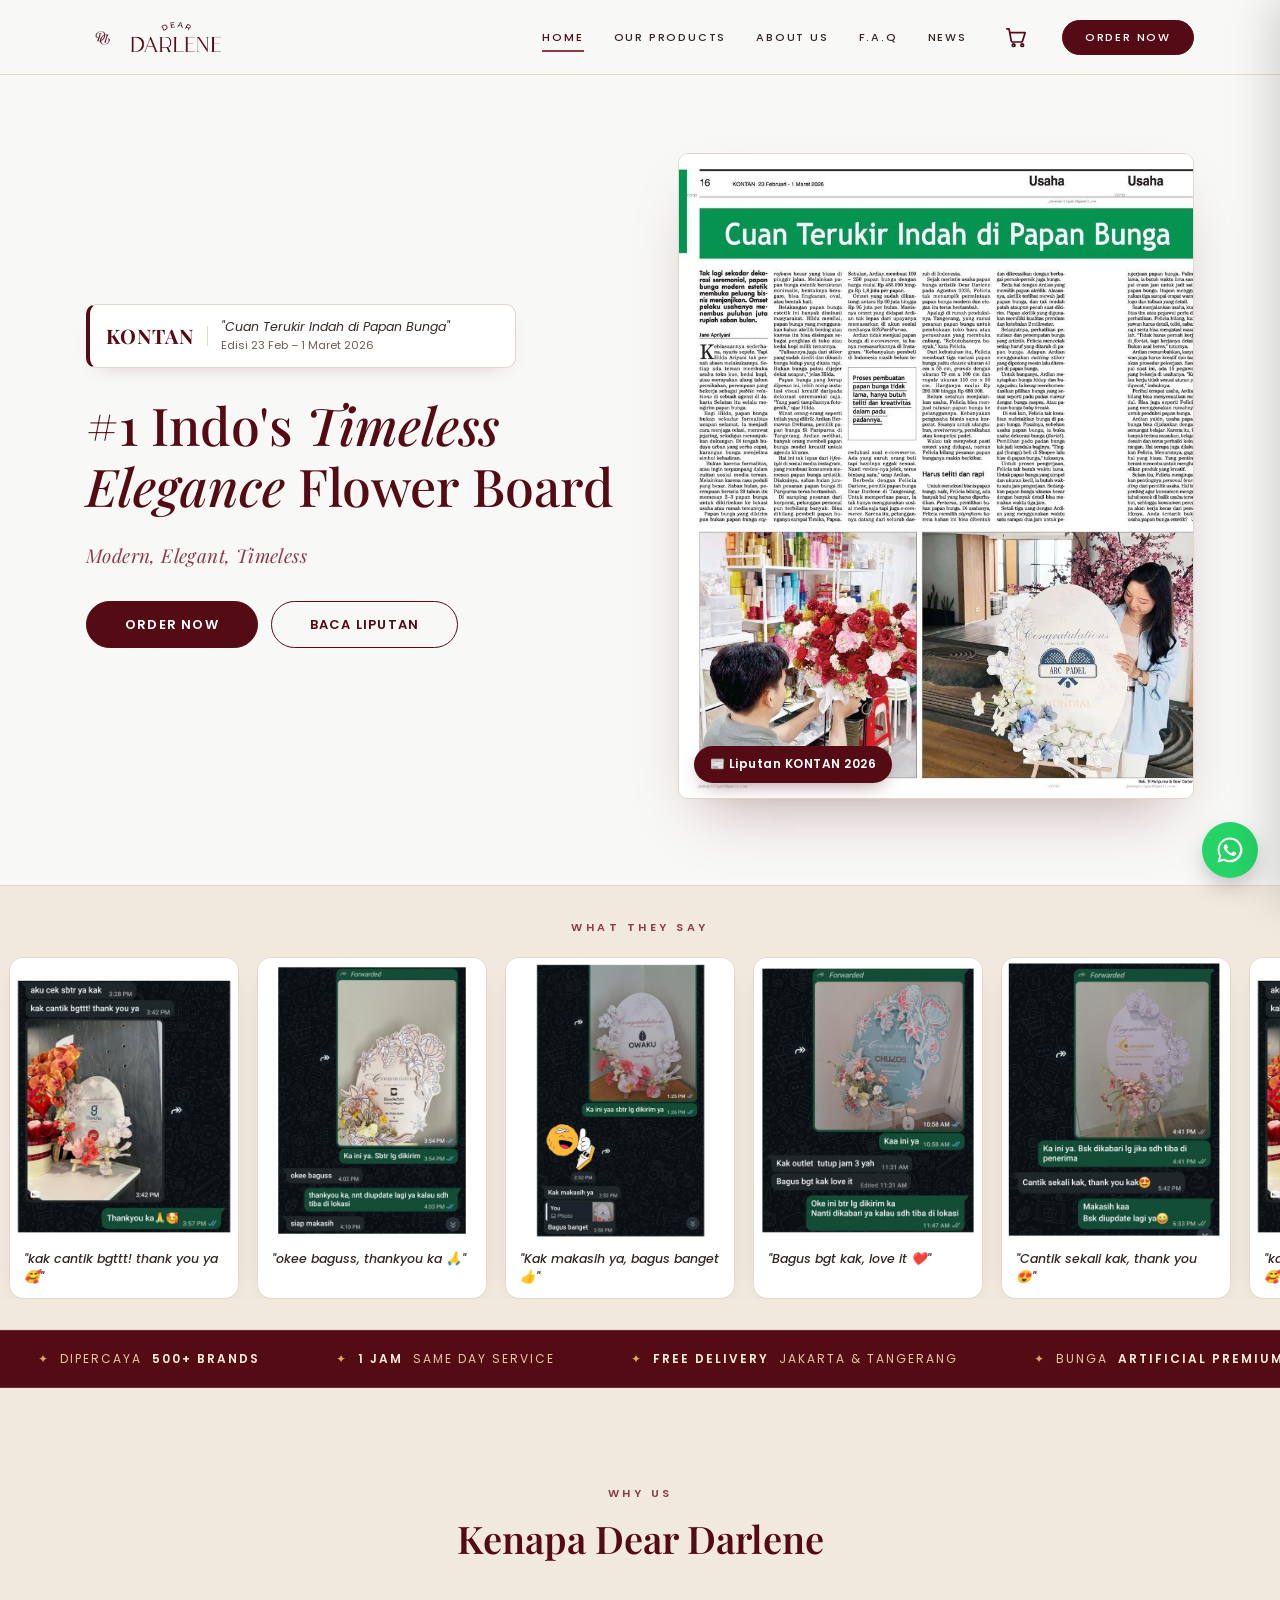
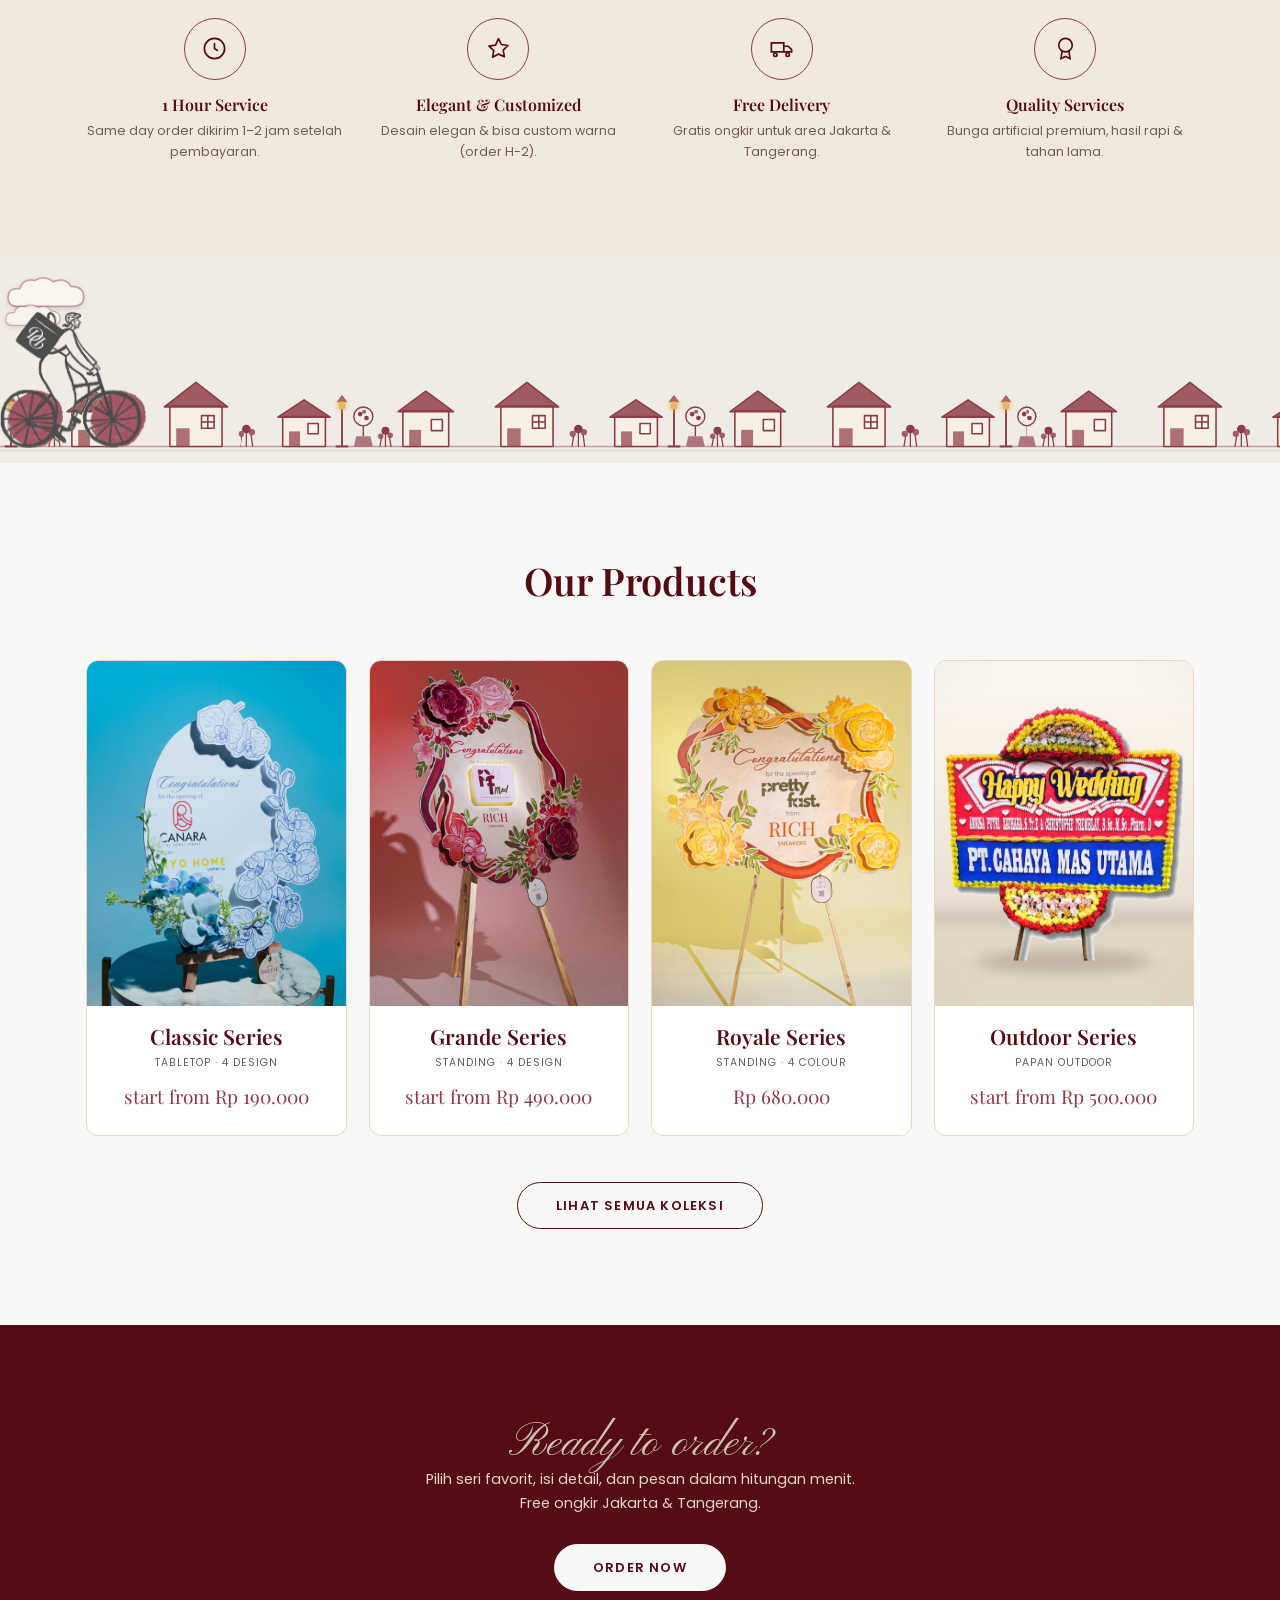
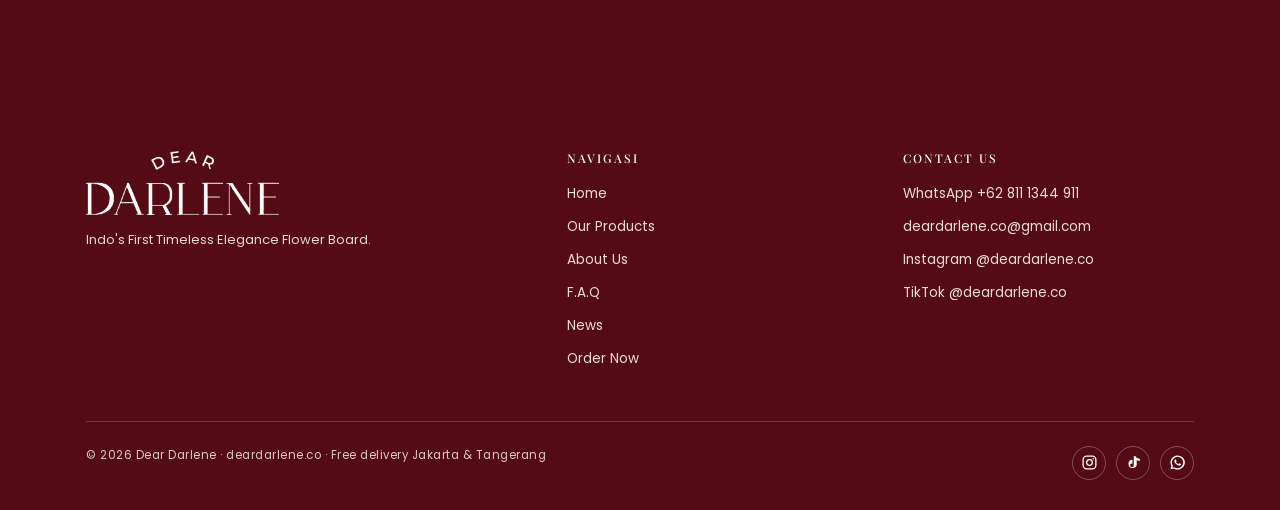
==== index.html @ c2013492 "update mobile" ====
<!DOCTYPE html>
<html lang="id">
<head>
<meta charset="UTF-8">
<meta name="viewport" content="width=device-width, initial-scale=1.0">
<meta name="color-scheme" content="light">
<title>Dear Darlene — Indo's First Timeless Elegance Flower Board</title>
<meta name="description" content="Papan bunga modern, elegan & timeless untuk grand opening dan momen istimewa. Free delivery Jakarta & Tangerang.">
<link rel="icon" href="images/brand/icon.png">
<link rel="preconnect" href="https://fonts.googleapis.com"><link rel="preconnect" href="https://fonts.gstatic.com" crossorigin>
<link href="https://fonts.googleapis.com/css2?family=Playfair+Display:ital,wght@0,400;0,500;0,600;1,400;1,500&family=Poppins:wght@300;400;500;600&family=Pinyon+Script&display=swap" rel="stylesheet">
<link rel="stylesheet" href="styles.css">
<style>
/* HERO */
.hero{background:var(--cream);overflow:hidden}
.hero .wrap{display:grid;grid-template-columns:1.02fr .98fr;gap:54px;align-items:center;padding:78px 26px 86px}
.hero .eyebrow{margin-bottom:20px;display:block}
.hero-script{font-family:var(--script);font-size:58px;color:var(--wine);line-height:.85;margin-bottom:6px}
.hero h1{font-size:52px;font-weight:500;margin-bottom:22px;color:var(--maroon)}
.hero p{color:var(--taupe);max-width:430px;margin-bottom:34px;font-size:15.5px}
.hero .hero-sub{font-family:var(--pf);font-style:italic;font-size:19px;letter-spacing:.4px;color:var(--wine);margin-bottom:30px}
.hero h1 i{font-style:italic;font-family:var(--pf)}
.hero-cta{display:flex;gap:13px;flex-wrap:wrap}
.hero-figure{position:relative}
.hero-figure .main{border-radius:10px;width:100%;aspect-ratio:4/5;object-fit:cover;box-shadow:0 30px 60px -26px rgba(84,11,20,.35)}
.hero-figure .badge{position:absolute;left:-20px;bottom:30px;background:var(--cream);border:1px solid var(--line);border-radius:10px;padding:14px 20px;box-shadow:0 16px 36px -14px rgba(84,11,20,.3)}
.hero-figure .badge .n{font-family:var(--pf);font-size:26px;color:var(--maroon);line-height:1}
.hero-figure .badge .l{font-size:9px;letter-spacing:1.5px;text-transform:uppercase;color:var(--taupe);margin-top:2px}
/* trust */
.trust{background:var(--paper);border-top:1px solid var(--line);border-bottom:1px solid var(--line)}
.trust .wrap{display:flex;justify-content:center;gap:46px;flex-wrap:wrap;padding:20px 26px;font-size:11px;letter-spacing:2px;text-transform:uppercase;color:var(--taupe);text-align:center}
.trust b{color:var(--maroon);font-weight:500}
/* collection preview */
.cards{display:grid;grid-template-columns:repeat(4,1fr);gap:22px}
.card{background:#fff;border:1px solid var(--line);border-radius:12px;overflow:hidden;transition:.35s;display:flex;flex-direction:column}
.card:hover{transform:translateY(-6px);box-shadow:0 22px 46px -22px rgba(84,11,20,.28)}
.card .ph{aspect-ratio:3/4;overflow:hidden;background:var(--paper)}
.card .ph img{width:100%;height:100%;object-fit:cover;transition:.5s}
.card:hover .ph img{transform:scale(1.05)}
.card .ph.ph-ph{display:flex;flex-direction:column;align-items:center;justify-content:center;gap:8px;background:var(--paper2);color:var(--taupe)}
.card .ph.ph-ph .f{font-size:38px;color:var(--wine)}
.card .ph.ph-ph span{font-size:10px;letter-spacing:1.5px;text-transform:uppercase}
.card-body{padding:18px 20px 22px;text-align:center}
.card-body h3{font-size:21px}
.card-body .meta{font-size:10.5px;letter-spacing:1px;text-transform:uppercase;color:var(--taupe);margin:5px 0 9px}
.card-body .price{font-family:var(--pf);font-size:19px;color:var(--wine)}
.center-cta{text-align:center;margin-top:46px}
/* why */
.why-grid{display:grid;grid-template-columns:repeat(4,1fr);gap:26px;text-align:center}
.why-item .ic{width:62px;height:62px;border-radius:50%;border:1.5px solid var(--wine);display:flex;align-items:center;justify-content:center;margin:0 auto 16px;color:var(--maroon)}
.why-item .ic svg{width:27px;height:27px}
.why-item h4{font-size:16px;margin-bottom:5px}
.why-item p{font-size:12.5px;color:var(--taupe)}
/* news teaser */
.news-teaser .wrap{display:grid;grid-template-columns:.9fr 1.1fr;gap:46px;align-items:center}
.news-teaser .ph{border-radius:12px;overflow:hidden;border:1px solid var(--line);box-shadow:0 20px 44px -24px rgba(84,11,20,.3)}
.news-teaser .tag{display:inline-block;background:var(--maroon);color:var(--cream);font-size:10px;letter-spacing:2px;text-transform:uppercase;padding:5px 14px;border-radius:50px;margin-bottom:16px}
.news-teaser h2{font-size:32px;margin-bottom:12px}
.news-teaser p{color:var(--taupe);font-size:14.5px;margin-bottom:22px;max-width:440px}
/* CTA band (maroon accent block) */
.cta-band{background:var(--maroon);color:var(--cream);text-align:center}
.cta-band .script{font-family:var(--script);font-size:46px;color:var(--taupe-soft);line-height:1}
.cta-band h2{color:var(--cream);font-size:36px;margin:8px 0 10px;font-weight:400}
.cta-band p{color:#e6d4cf;max-width:440px;margin:0 auto 28px;font-size:14.5px}
@media(max-width:880px){
  .hero .wrap{grid-template-columns:1fr;padding:50px 26px 60px}
  .hero-figure{order:-1;max-width:340px;margin:0 auto}
  .hero h1{font-size:38px}.hero-script{font-size:46px}
  .cards{grid-template-columns:1fr 1fr}
  .why-grid{grid-template-columns:1fr 1fr;gap:30px 16px}
  .news-teaser .wrap{grid-template-columns:1fr;gap:26px}
}
@media(max-width:480px){.cards{grid-template-columns:1fr}}

/* ===== HERO KONTAN tag ===== */
.kontan-tag{display:flex;align-items:center;gap:13px;background:#fff;border:1px solid var(--line);border-left:4px solid var(--maroon);border-radius:10px;padding:13px 16px;margin-bottom:26px;max-width:430px;box-shadow:0 8px 22px -14px rgba(84,11,20,.3)}
.kontan-logo{font-family:var(--pf);font-weight:700;font-size:20px;color:var(--maroon);letter-spacing:1px;flex-shrink:0;border-right:1.5px solid var(--line);padding-right:13px;line-height:1}
.kontan-txt{font-size:12.5px;color:var(--ink);line-height:1.45;font-style:italic}
.kontan-txt small{font-style:normal;color:var(--taupe);font-size:11px}
/* frame foto kontan */
.kontan-frame{position:relative;display:block}
.kontan-frame .main{border-radius:10px;width:100%;aspect-ratio:4/5;object-fit:cover;object-position:top;box-shadow:0 30px 60px -26px rgba(84,11,20,.35);border:1px solid var(--line)}
.kontan-ribbon{position:absolute;bottom:16px;left:16px;background:var(--maroon);color:#fff;font-size:12px;font-weight:600;letter-spacing:.5px;padding:8px 16px;border-radius:50px;box-shadow:0 8px 20px -8px rgba(84,11,20,.5)}
/* ===== STRIP REVIEW berjalan ===== */
.review-strip{background:var(--paper);border-top:1px solid var(--line);border-bottom:1px solid var(--line);padding:26px 0 30px;overflow:hidden}
.rs-head{text-align:center;margin-bottom:18px}
.rs-track-wrap{overflow:hidden;width:100%}
.rs-track{display:flex;gap:18px;width:max-content;animation:rs-scroll 45s linear infinite;padding:0 9px}
.review-strip:hover .rs-track{animation-play-state:paused}
@keyframes rs-scroll{from{transform:translateX(-50%)}to{transform:translateX(0)}}
.rs-card{flex:0 0 auto;width:230px;background:#fff;border:1px solid var(--line);border-radius:14px;overflow:hidden;box-shadow:0 10px 28px -18px rgba(84,11,20,.25);transition:transform .25s}
.rs-card:hover{transform:translateY(-4px)}
.rs-card img{width:100%;height:280px;object-fit:cover;object-position:top;display:block;background:var(--paper2)}
.rs-quote{padding:12px 14px;font-size:12.5px;color:var(--ink);font-style:italic;line-height:1.45;font-weight:500}
@media(max-width:760px){
  .kontan-tag{max-width:100%}
  .rs-card{width:180px}
  .rs-card img{height:220px}
}
/* Kurir sepeda DD melewati kota kecil (satu tone krem, gerak kiri->kanan) */
.bike-band{position:relative;overflow:hidden;height:205px;background:#EFECE5 url("data:image/svg+xml,%3Csvg%20xmlns%3D%27http%3A%2F%2Fwww.w3.org%2F2000%2Fsvg%27%20width%3D%27420%27%20height%3D%27190%27%20viewBox%3D%270%200%20420%20190%27%3E%3Cline%20x1%3D%270%27%20y1%3D%27169%27%20x2%3D%27420%27%20y2%3D%27169%27%20stroke%3D%27%238d3b46%27%20stroke-width%3D%272%27%20opacity%3D%27.45%27%2F%3E%3Cline%20x1%3D%270%27%20y1%3D%27174%27%20x2%3D%27420%27%20y2%3D%27174%27%20stroke%3D%27%238d3b46%27%20stroke-width%3D%271%27%20opacity%3D%27.18%27%2F%3E%3Cg%20stroke%3D%27%238d3b46%27%20stroke-width%3D%272%27%20fill%3D%27none%27%20stroke-linejoin%3D%27round%27%3E%3Crect%20x%3D%2734%27%20y%3D%27118%27%20width%3D%2766%27%20height%3D%2751%27%20fill%3D%27%23f5efe4%27%2F%3E%3Cpath%20d%3D%27M27%20119%20L67%2088%20L107%20119%20Z%27%20fill%3D%27%238d3b46%27%20fill-opacity%3D%27.82%27%2F%3E%3Crect%20x%3D%2742%27%20y%3D%27146%27%20width%3D%2717%27%20height%3D%2723%27%20fill%3D%27%238d3b46%27%20fill-opacity%3D%27.7%27%20stroke%3D%27none%27%2F%3E%3Crect%20x%3D%2774%27%20y%3D%27130%27%20width%3D%2716%27%20height%3D%2716%27%20fill%3D%27%23ffffff%27%20fill-opacity%3D%27.45%27%2F%3E%3Cline%20x1%3D%2782%27%20y1%3D%27130%27%20x2%3D%2782%27%20y2%3D%27146%27%2F%3E%3Cline%20x1%3D%2774%27%20y1%3D%27138%27%20x2%3D%2790%27%20y2%3D%27138%27%2F%3E%3C%2Fg%3E%3Cg%20stroke%3D%27%238d3b46%27%20stroke-width%3D%271.6%27%20stroke-linecap%3D%27round%27%3E%3Cline%20x1%3D%27132%27%20y1%3D%27169%27%20x2%3D%27132%27%20y2%3D%27150%27%2F%3E%3Cline%20x1%3D%27124%27%20y1%3D%27169%27%20x2%3D%27126%27%20y2%3D%27156%27%2F%3E%3Cline%20x1%3D%27140%27%20y1%3D%27169%27%20x2%3D%27138%27%20y2%3D%27154%27%2F%3E%3C%2Fg%3E%3Ccircle%20cx%3D%27132%27%20cy%3D%27147%27%20r%3D%275.5%27%20fill%3D%27%238d3b46%27%2F%3E%3Ccircle%20cx%3D%27125%27%20cy%3D%27153%27%20r%3D%274%27%20fill%3D%27%238d3b46%27%20fill-opacity%3D%27.8%27%2F%3E%3Ccircle%20cx%3D%27139%27%20cy%3D%27151%27%20r%3D%274%27%20fill%3D%27%238d3b46%27%20fill-opacity%3D%27.8%27%2F%3E%3Cg%20stroke%3D%27%238d3b46%27%20stroke-width%3D%272%27%20fill%3D%27none%27%20stroke-linejoin%3D%27round%27%3E%3Crect%20x%3D%27178%27%20y%3D%27131%27%20width%3D%2754%27%20height%3D%2738%27%20fill%3D%27%23f5efe4%27%2F%3E%3Cpath%20d%3D%27M172%20132%20L205%20110%20L238%20132%20Z%27%20fill%3D%27%238d3b46%27%20fill-opacity%3D%27.82%27%2F%3E%3Crect%20x%3D%27186%27%20y%3D%27150%27%20width%3D%2714%27%20height%3D%2719%27%20fill%3D%27%238d3b46%27%20fill-opacity%3D%27.7%27%20stroke%3D%27none%27%2F%3E%3Crect%20x%3D%27210%27%20y%3D%27140%27%20width%3D%2713%27%20height%3D%2713%27%20fill%3D%27%23ffffff%27%20fill-opacity%3D%27.45%27%2F%3E%3C%2Fg%3E%3Cline%20x1%3D%27253%27%20y1%3D%27169%27%20x2%3D%27253%27%20y2%3D%27112%27%20stroke%3D%27%238d3b46%27%20stroke-width%3D%272.4%27%2F%3E%3Cline%20x1%3D%27245%27%20y1%3D%27169%27%20x2%3D%27261%27%20y2%3D%27169%27%20stroke%3D%27%238d3b46%27%20stroke-width%3D%272.6%27%2F%3E%3Cpath%20d%3D%27M246%20113%20L253%20104%20L260%20113%20Z%27%20fill%3D%27%238d3b46%27%20fill-opacity%3D%27.85%27%2F%3E%3Crect%20x%3D%27248.5%27%20y%3D%27112%27%20width%3D%279%27%20height%3D%2710%27%20rx%3D%272%27%20fill%3D%27%23e7b765%27%2F%3E%3Ccircle%20cx%3D%27253%27%20cy%3D%27117%27%20r%3D%2710%27%20fill%3D%27%23e7b765%27%20opacity%3D%27.20%27%2F%3E%3Cpath%20d%3D%27M268%20169%20L271%20156%20L289%20156%20L292%20169%20Z%27%20fill%3D%27%238d3b46%27%20fill-opacity%3D%27.65%27%2F%3E%3Cline%20x1%3D%27280%27%20y1%3D%27156%27%20x2%3D%27280%27%20y2%3D%27141%27%20stroke%3D%27%238d3b46%27%20stroke-width%3D%271.8%27%2F%3E%3Ccircle%20cx%3D%27280%27%20cy%3D%27131%27%20r%3D%2712%27%20fill%3D%27%23f5efe4%27%20stroke%3D%27%238d3b46%27%20stroke-width%3D%271.8%27%2F%3E%3Ccircle%20cx%3D%27276%27%20cy%3D%27128%27%20r%3D%273%27%20fill%3D%27%238d3b46%27%2F%3E%3Ccircle%20cx%3D%27284%27%20cy%3D%27133%27%20r%3D%273%27%20fill%3D%27%238d3b46%27%2F%3E%3Ccircle%20cx%3D%27281%27%20cy%3D%27125%27%20r%3D%272.6%27%20fill%3D%27%238d3b46%27%20fill-opacity%3D%27.8%27%2F%3E%3Cg%20stroke%3D%27%238d3b46%27%20stroke-width%3D%271.6%27%20stroke-linecap%3D%27round%27%3E%3Cline%20x1%3D%27308%27%20y1%3D%27169%27%20x2%3D%27308%27%20y2%3D%27152%27%2F%3E%3Cline%20x1%3D%27301%27%20y1%3D%27169%27%20x2%3D%27303%27%20y2%3D%27158%27%2F%3E%3Cline%20x1%3D%27315%27%20y1%3D%27169%27%20x2%3D%27313%27%20y2%3D%27157%27%2F%3E%3C%2Fg%3E%3Ccircle%20cx%3D%27308%27%20cy%3D%27149%27%20r%3D%275%27%20fill%3D%27%238d3b46%27%2F%3E%3Ccircle%20cx%3D%27302%27%20cy%3D%27156%27%20r%3D%273.5%27%20fill%3D%27%238d3b46%27%20fill-opacity%3D%27.8%27%2F%3E%3Ccircle%20cx%3D%27314%27%20cy%3D%27155%27%20r%3D%273.5%27%20fill%3D%27%238d3b46%27%20fill-opacity%3D%27.8%27%2F%3E%3Cg%20stroke%3D%27%238d3b46%27%20stroke-width%3D%272%27%20fill%3D%27none%27%20stroke-linejoin%3D%27round%27%3E%3Crect%20x%3D%27330%27%20y%3D%27124%27%20width%3D%2758%27%20height%3D%2745%27%20fill%3D%27%23f5efe4%27%2F%3E%3Cpath%20d%3D%27M324%20125%20L359%2099%20L394%20125%20Z%27%20fill%3D%27%238d3b46%27%20fill-opacity%3D%27.82%27%2F%3E%3Crect%20x%3D%27338%27%20y%3D%27148%27%20width%3D%2715%27%20height%3D%2721%27%20fill%3D%27%238d3b46%27%20fill-opacity%3D%27.7%27%20stroke%3D%27none%27%2F%3E%3Crect%20x%3D%27366%27%20y%3D%27135%27%20width%3D%2714%27%20height%3D%2714%27%20fill%3D%27%23ffffff%27%20fill-opacity%3D%27.45%27%2F%3E%3C%2Fg%3E%3C%2Fsvg%3E") repeat-x bottom/auto 150px}
.bike-track{position:absolute;bottom:15px;left:0;will-change:transform;animation:bike-ride 18s linear infinite}
.bike-rider{display:block;height:136px;width:auto;transform-origin:50% 100%;animation:bike-bob .55s ease-in-out infinite alternate}
@keyframes bike-ride{from{transform:translateX(-240px)}to{transform:translateX(calc(100vw + 60px))}}
@keyframes bike-bob{from{transform:translateY(0) rotate(-1.1deg)}to{transform:translateY(-5px) rotate(1.3deg)}}
.bike-sky{position:absolute;inset:0;overflow:hidden;pointer-events:none}
.bk-cloud{position:absolute;opacity:.92;filter:drop-shadow(0 2px 3px rgba(84,11,20,.16))}
.bk-c1{top:13px;width:92px;animation:bk-drift 42s linear infinite}
.bk-c2{top:42px;width:66px;opacity:.82;animation:bk-drift 60s linear infinite 7s}
@keyframes bk-drift{from{transform:translateX(calc(100vw + 120px))}to{transform:translateX(-180px)}}
@media(max-width:760px){.bk-c2{display:none}}
@media(max-width:760px){.bike-band{height:150px;background-size:auto 108px}.bike-track{bottom:12px}.bike-rider{height:94px}}


</style>
</head>
<body>

<nav class="nav">
  <div class="wrap">
    <a href="index.html" class="brand"><img class="dd-logo" src="images/brand/icon.png" alt="DD"><img class="brand-wm" src="images/brand/logo-wordmark.png" alt="Dear Darlene"></a>
    <div class="nav-links">
      <a href="index.html" class="active">Home</a>
      <a href="koleksi.html">Our Products</a>
      <a href="about.html">About Us</a>
      <a href="faq.html">F.A.Q</a>
      <a href="news.html">News</a>
      <a href="order.html" class="btn btn-primary">ORDER NOW</a>
    </div>
    <button class="burger" onclick="location.href='order.html'">☰</button>
  </div>
</nav>

<main>
<!-- HERO (Liputan KONTAN) -->
<header class="hero">
  <div class="wrap">
    <div class="slide-l">
      <div class="kontan-tag">
        <span class="kontan-logo">KONTAN</span>
        <span class="kontan-txt">"Cuan Terukir Indah di Papan Bunga"<br><small>Edisi 23 Feb – 1 Maret 2026</small></span>
      </div>
      <h1>#1 Indo's <i>Timeless Elegance</i> Flower Board</h1>
      <p class="hero-sub">Modern, Elegant, Timeless</p>
      <div class="hero-cta">
        <a href="order.html" class="btn btn-primary btn-lg">ORDER NOW</a>
        <a href="news.html" class="btn btn-outline btn-lg">Baca Liputan</a>
      </div>
    </div>
    <div class="hero-figure slide-r">
      <a href="news.html" class="kontan-frame">
        <img class="main" src="images/brand/kontan.jpg" alt="Liputan KONTAN — Dear Darlene">
        <span class="kontan-ribbon">📰 Liputan KONTAN 2026</span>
      </a>
    </div>
  </div>
</header>

<!-- STRIP REVIEW BERJALAN -->
<div class="review-strip">
  <div class="rs-head"><span class="eyebrow">What They Say</span></div>
  <div class="rs-track-wrap">
    <div class="rs-track">
      <a class="rs-card" href="#" onclick="return false"><img src="images/reviews/review1.png" alt="Review pelanggan"><div class="rs-quote">"kak cantik bgttt! thank you ya 🥰"</div></a>
      <a class="rs-card" href="#" onclick="return false"><img src="images/reviews/review2.png" alt="Review pelanggan"><div class="rs-quote">"okee baguss, thankyou ka 🙏"</div></a>
      <a class="rs-card" href="#" onclick="return false"><img src="images/reviews/review3.png" alt="Review pelanggan"><div class="rs-quote">"Kak makasih ya, bagus banget 👍"</div></a>
      <a class="rs-card" href="#" onclick="return false"><img src="images/reviews/review4.png" alt="Review pelanggan"><div class="rs-quote">"Bagus bgt kak, love it ❤️"</div></a>
      <a class="rs-card" href="#" onclick="return false"><img src="images/reviews/review5.png" alt="Review pelanggan"><div class="rs-quote">"Cantik sekali kak, thank you 😍"</div></a>
      <!-- duplikat utk loop mulus -->
      <a class="rs-card" href="#" onclick="return false"><img src="images/reviews/review1.png" alt="Review pelanggan"><div class="rs-quote">"kak cantik bgttt! thank you ya 🥰"</div></a>
      <a class="rs-card" href="#" onclick="return false"><img src="images/reviews/review2.png" alt="Review pelanggan"><div class="rs-quote">"okee baguss, thankyou ka 🙏"</div></a>
      <a class="rs-card" href="#" onclick="return false"><img src="images/reviews/review3.png" alt="Review pelanggan"><div class="rs-quote">"Kak makasih ya, bagus banget 👍"</div></a>
      <a class="rs-card" href="#" onclick="return false"><img src="images/reviews/review4.png" alt="Review pelanggan"><div class="rs-quote">"Bagus bgt kak, love it ❤️"</div></a>
      <a class="rs-card" href="#" onclick="return false"><img src="images/reviews/review5.png" alt="Review pelanggan"><div class="rs-quote">"Cantik sekali kak, thank you 😍"</div></a>
    </div>
  </div>
</div>

<!-- TRUST MARQUEE (gerak ke kiri) -->
<div class="marquee" aria-label="Keunggulan Dear Darlene">
  <div class="marquee-track">
    <span class="marquee-item"><span class="star">✦</span> Dipercaya <b>500+ Brands</b></span>
    <span class="marquee-item"><span class="star">✦</span> <b>1 Jam</b> Same Day Service</span>
    <span class="marquee-item"><span class="star">✦</span> <b>Free Delivery</b> Jakarta &amp; Tangerang</span>
    <span class="marquee-item"><span class="star">✦</span> Bunga <b>Artificial Premium</b></span>
    <span class="marquee-item"><span class="star">✦</span> Desain <b>Custom</b> &amp; Elegan</span>
    <!-- duplikat untuk loop mulus -->
    <span class="marquee-item"><span class="star">✦</span> Dipercaya <b>500+ Brands</b></span>
    <span class="marquee-item"><span class="star">✦</span> <b>1 Jam</b> Same Day Service</span>
    <span class="marquee-item"><span class="star">✦</span> <b>Free Delivery</b> Jakarta &amp; Tangerang</span>
    <span class="marquee-item"><span class="star">✦</span> Bunga <b>Artificial Premium</b></span>
    <span class="marquee-item"><span class="star">✦</span> Desain <b>Custom</b> &amp; Elegan</span>
  </div>
</div>

<!-- WHY US (dipindah ke atas, sebelum Our Products) -->
<section class="bg-paper">
  <div class="wrap">
    <div class="sec-head reveal"><span class="eyebrow">Why Us</span><h2>Kenapa Dear Darlene</h2></div>
    <div class="why-grid">
      <div class="why-item reveal"><div class="ic"><svg viewBox="0 0 24 24" fill="none" stroke="currentColor" stroke-width="1.5"><circle cx="12" cy="12" r="9"/><path d="M12 7v5l3 2"/></svg></div><h4>1 Hour Service</h4><p>Same day order dikirim 1–2 jam setelah pembayaran.</p></div>
      <div class="why-item reveal"><div class="ic"><svg viewBox="0 0 24 24" fill="none" stroke="currentColor" stroke-width="1.5" stroke-linejoin="round"><path d="M12 3.2l2.6 5.27 5.82.85-4.21 4.1.99 5.79L12 16.99l-5.2 2.73.99-5.79-4.21-4.1 5.82-.85z"/></svg></div><h4>Elegant &amp; Customized</h4><p>Desain elegan &amp; bisa custom warna (order H-2).</p></div>
      <div class="why-item reveal"><div class="ic"><svg viewBox="0 0 24 24" fill="none" stroke="currentColor" stroke-width="1.5"><path d="M3 7h11v8H3zM14 10h4l3 3v2h-7z"/><circle cx="6.5" cy="17.5" r="1.5"/><circle cx="17.5" cy="17.5" r="1.5"/></svg></div><h4>Free Delivery</h4><p>Gratis ongkir untuk area Jakarta &amp; Tangerang.</p></div>
      <div class="why-item reveal"><div class="ic"><svg viewBox="0 0 24 24" fill="none" stroke="currentColor" stroke-width="1.5"><circle cx="12" cy="9" r="6"/><path d="M9 14l-1 7 4-2 4 2-1-7"/></svg></div><h4>Quality Services</h4><p>Bunga artificial premium, hasil rapi &amp; tahan lama.</p></div>
    </div>
  </div>
</section>

<!-- KURIR SEPEDA DD melewati kota kecil (gerak kiri->kanan, satu tone) -->
<div class="bike-band" aria-hidden="true">
  <div class="bike-sky"><svg class="bk-cloud bk-c1" viewBox="0 0 78 38"><path d="M16 30 Q6 30 7 22 Q7 14 17 15 Q19 6 30 8 Q37 3 45 9 Q56 5 60 13 Q71 13 71 22 Q71 30 61 30 Z" fill="#fbf6ee" stroke="#8d3b46" stroke-width="1.4" stroke-opacity=".45" stroke-linejoin="round"/></svg><svg class="bk-cloud bk-c2" viewBox="0 0 78 38"><path d="M16 30 Q6 30 7 22 Q7 14 17 15 Q19 6 30 8 Q37 3 45 9 Q56 5 60 13 Q71 13 71 22 Q71 30 61 30 Z" fill="#fbf6ee" stroke="#8d3b46" stroke-width="1.4" stroke-opacity=".45" stroke-linejoin="round"/></svg></div>
  <div class="bike-track"><img class="bike-rider" src="images/brand/bike-courier.png" alt=""></div>
</div>

<!-- KOLEKSI PREVIEW -->
<section>
  <div class="wrap">
    <div class="sec-head reveal">
      <h2>Our Products</h2>
    </div>
    <div class="cards">
      <a href="koleksi.html" class="card reveal card-classic"><div class="ph"><img src="images/products/tap00085.jpg" alt="Classic"></div><div class="card-body"><h3>Classic Series</h3><div class="meta">Tabletop · 4 design</div><div class="price">start from Rp 190.000</div></div></a>
      <a href="koleksi.html" class="card reveal card-grande"><div class="ph"><img src="images/products/grande-rosie-red.jpg" alt="Grande"></div><div class="card-body"><h3>Grande Series</h3><div class="meta">Standing · 4 design</div><div class="price">start from Rp 490.000</div></div></a>
      <a href="koleksi.html" class="card reveal card-royale"><div class="ph"><img src="images/products/tap01771.jpg" alt="Royale"></div><div class="card-body"><h3>Royale Series</h3><div class="meta">Standing · 4 colour</div><div class="price">Rp 680.000</div></div></a>
      <a href="koleksi.html" class="card reveal card-outdoor"><div class="ph"><img src="images/products/outdoor-basic-elegant.jpg" alt="Outdoor"></div><div class="card-body"><h3>Outdoor Series</h3><div class="meta">Papan outdoor</div><div class="price">start from Rp 500.000</div></div></a>
    </div>
    <div class="center-cta reveal"><a href="koleksi.html" class="btn btn-outline btn-lg">Lihat Semua Koleksi</a></div>
  </div>
</section>

<!-- CTA BAND -->
<section class="cta-band">
  <div class="wrap reveal">
    <div class="script">Ready to order?</div>
    <p>Pilih seri favorit, isi detail, dan pesan dalam hitungan menit. Free ongkir Jakarta &amp; Tangerang.</p>
    <a href="order.html" class="btn btn-cream btn-lg">ORDER NOW</a>
  </div>
</section>
</main>

<footer class="footer" id="footer"></footer>
<a class="fab" href="https://wa.me/628111344911?text=Halo%20Dear%20Darlene%20%F0%9F%8C%B8" target="_blank" aria-label="Chat WhatsApp CS"><span class="fab-tip">Chat CS</span><svg viewBox="0 0 24 24" fill="currentColor"><path d="M12.04 2C6.58 2 2.13 6.45 2.13 11.91c0 1.75.46 3.45 1.32 4.95L2 22l5.25-1.38c1.45.79 3.08 1.21 4.79 1.21h.01c5.46 0 9.91-4.45 9.91-9.91 0-2.65-1.03-5.14-2.9-7.01A9.82 9.82 0 0012.04 2zm0 18.15h-.01c-1.52 0-3.01-.41-4.31-1.18l-.31-.18-3.2.84.85-3.12-.2-.32a8.18 8.18 0 01-1.26-4.36c0-4.54 3.7-8.24 8.25-8.24 2.2 0 4.27.86 5.82 2.42a8.18 8.18 0 012.41 5.83c0 4.54-3.7 8.24-8.24 8.24zm4.52-6.16c-.25-.12-1.47-.72-1.69-.81-.23-.08-.39-.12-.56.13-.16.25-.64.81-.78.97-.14.17-.29.19-.54.06-.25-.12-1.05-.39-1.99-1.23-.74-.66-1.23-1.47-1.38-1.72-.14-.25-.02-.38.11-.51.11-.11.25-.29.37-.43.13-.14.17-.25.25-.41.08-.17.04-.31-.02-.43-.06-.12-.56-1.34-.76-1.84-.2-.48-.41-.42-.56-.43-.14-.01-.31-.01-.48-.01-.17 0-.43.06-.66.31-.22.25-.86.85-.86 2.07 0 1.22.89 2.4 1.01 2.56.12.17 1.75 2.67 4.23 3.74.59.26 1.05.41 1.41.52.59.19 1.13.16 1.56.1.48-.07 1.47-.6 1.67-1.18.21-.58.21-1.07.14-1.18-.06-.1-.22-.16-.47-.28z"/></svg></a>

<script src="shared.js"></script>
<script src="cart.js"></script>
</body>
</html>
---- styles.css ----
html{color-scheme:light}
/* ===== DEAR DARLENE — shared styles (cream base, maroon accent, editorial) ===== */
:root{
  --maroon:#540B14; --wine:#8d3b46; --deep:#3a1518;
  --cream:#F8F8F6; --paper:#F1E9DD; --paper2:#EAE0D2;
  --taupe:#6f5b52; --taupe-soft:#CCC0B2;
  --ink:#352825; --line:#e3d8c8;
  --pf:'Playfair Display',serif; --body:'Poppins',sans-serif; --script:'Pinyon Script',cursive;
}
*{margin:0;padding:0;box-sizing:border-box}
html{scroll-behavior:smooth}
body{font-family:var(--body);font-weight:400;color:var(--ink);background:var(--cream);line-height:1.7;overflow-x:hidden;-webkit-font-smoothing:antialiased}
h1,h2,h3,h4,h5{font-family:var(--pf);font-weight:600;line-height:1.18;color:var(--maroon)}
a{color:inherit;text-decoration:none}
img{max-width:100%;display:block}
.wrap{max-width:1160px;margin:0 auto;padding:0 26px}
.eyebrow{font-size:11px;letter-spacing:3.5px;text-transform:uppercase;font-weight:600;color:var(--wine)}
.script{font-family:var(--script);font-weight:400}
p{font-weight:400}

body:before{content:"";position:fixed;inset:0;pointer-events:none;z-index:1;opacity:.5;
  background-image:url("data:image/svg+xml,%3Csvg xmlns='http://www.w3.org/2000/svg' width='120' height='120'%3E%3Cfilter id='n'%3E%3CfeTurbulence type='fractalNoise' baseFrequency='0.9' numOctaves='2'/%3E%3C/filter%3E%3Crect width='100%25' height='100%25' filter='url(%23n)' opacity='0.025'/%3E%3C/svg%3E");}
.nav,main,footer{position:relative;z-index:2}

.btn{display:inline-flex;align-items:center;justify-content:center;gap:9px;border:1.5px solid transparent;cursor:pointer;
  font-family:var(--body);font-weight:600;font-size:12px;letter-spacing:1.2px;text-transform:uppercase;
  padding:14px 30px;border-radius:50px;transition:.3s ease;text-align:center;line-height:1}
.btn-primary{background:var(--maroon);color:#fff;border-color:var(--maroon)}
.btn-primary:hover{background:var(--wine);border-color:var(--wine);transform:translateY(-2px);box-shadow:0 12px 26px -12px rgba(84,11,20,.5);color:#fff}
.btn-outline{background:transparent;color:var(--maroon);border-color:var(--maroon)}
.btn-outline:hover{background:var(--maroon);color:#fff;transform:translateY(-2px)}
.btn-cream{background:var(--cream);color:var(--maroon);border-color:var(--cream)}
.btn-cream:hover{background:#fff;transform:translateY(-2px);color:var(--maroon)}
.btn-lg{padding:16px 38px;font-size:13px}
.btn-block{width:100%}

.nav{position:sticky;top:0;z-index:100;background:rgba(248,248,246,.92);backdrop-filter:blur(10px);border-bottom:1px solid var(--line)}
.nav .wrap{display:flex;align-items:center;justify-content:space-between;height:74px}
.brand{display:flex;align-items:center;gap:11px}
.brand .dd{font-family:var(--pf);font-style:italic;font-weight:700;font-size:25px;color:var(--maroon);line-height:1}
.brand .wm{font-family:var(--pf);letter-spacing:5px;font-size:16px;color:var(--maroon);font-weight:500}
.brand-wm{height:30px;width:auto;display:block}
.nav-links{display:flex;align-items:center;gap:30px}
.nav-links a{font-size:11px;letter-spacing:1.8px;text-transform:uppercase;color:var(--ink);transition:.2s;position:relative;padding:4px 0;font-weight:500}
.nav-links a:not(.btn):hover,.nav-links a:not(.btn).active{color:var(--maroon)}
.nav-links a:not(.btn).active:after{content:"";position:absolute;left:0;bottom:-2px;width:100%;height:2px;background:var(--wine)}
.nav-links a.btn-primary{color:#fff;padding:11px 22px}
.nav-links a.btn-primary:hover,.nav-links a.btn-primary.active{color:#fff}
.nav-links a.btn.active:after{display:none}
.burger{display:none;background:none;border:none;color:var(--maroon);font-size:24px;cursor:pointer}

section{padding:96px 0}
.sec-head{text-align:center;max-width:640px;margin:0 auto 56px}
.sec-head .eyebrow{display:block;margin-bottom:14px}
.sec-head h2{font-size:38px}
.sec-head p{color:var(--taupe);margin-top:14px;font-size:15px}
.bg-paper{background:var(--paper)}
.bg-paper2{background:var(--paper2)}

.marquee{overflow:hidden;background:var(--maroon);border-top:1px solid rgba(248,248,246,.15);border-bottom:1px solid rgba(248,248,246,.15);padding:18px 0}
.marquee-track{display:flex;width:max-content;animation:scroll-left 26s linear infinite}
.marquee:hover .marquee-track{animation-play-state:paused}
.marquee-item{display:inline-flex;align-items:center;gap:10px;padding:0 38px;font-size:12px;letter-spacing:2px;text-transform:uppercase;color:#e4c7a2;white-space:nowrap}
.marquee-item b{color:#fbeede;font-weight:600}
.marquee-item .star{color:#d9a86a}
@keyframes scroll-left{from{transform:translateX(0)}to{transform:translateX(-50%)}}

.reveal{opacity:0;transform:translateY(22px);transition:.7s cubic-bezier(.2,.7,.2,1)}
.reveal.in{opacity:1;transform:none}
.slide-r{opacity:0;transform:translateX(40px);transition:.9s cubic-bezier(.2,.7,.2,1)}
.slide-r.in{opacity:1;transform:none}
.slide-l{opacity:0;transform:translateX(-40px);transition:.9s cubic-bezier(.2,.7,.2,1)}
.slide-l.in{opacity:1;transform:none}

.footer{background:var(--maroon);color:#ecdcd7;padding:64px 0 30px}
.footer-grid{display:grid;grid-template-columns:1.5fr 1fr 1fr;gap:44px;margin-bottom:40px}
.footer .dd{font-family:var(--pf);font-style:italic;font-size:30px;color:#fff;font-weight:700}
.footer .wm{font-family:var(--pf);letter-spacing:5px;font-size:18px;color:#fff;margin-bottom:16px}
.footer p{font-size:13px;max-width:300px;color:#e8d7d2}
.footer h5{color:#fff;font-size:12px;letter-spacing:2px;text-transform:uppercase;margin-bottom:18px;font-weight:500}
.footer ul{list-style:none}
.footer ul li{margin-bottom:10px;font-size:13.5px}
.footer ul a{color:#ecdcd7}.footer ul a:hover{color:#fff}
.foot-bottom{border-top:1px solid rgba(248,248,246,.18);padding-top:24px;display:flex;justify-content:space-between;flex-wrap:wrap;gap:12px;font-size:11.5px;letter-spacing:.5px;color:#dcc8c3}
.foot-social{display:flex;gap:18px}.foot-social a{color:#fff}

.fab{position:fixed;right:22px;bottom:22px;z-index:90;background:#25D366;color:#fff;width:56px;height:56px;border-radius:50%;display:flex;align-items:center;justify-content:center;box-shadow:0 10px 26px -6px rgba(0,0,0,.35);transition:.3s;animation:fabpulse 2.8s infinite}
.fab:hover{transform:scale(1.08)}.fab svg{width:30px;height:30px}
.fab-tip{position:absolute;right:64px;top:50%;transform:translateY(-50%);background:#fff;color:var(--ink);font-size:12px;font-weight:600;padding:7px 13px;border-radius:50px;white-space:nowrap;box-shadow:0 6px 18px -6px rgba(0,0,0,.3);opacity:0;pointer-events:none;transition:opacity .25s}
.fab:hover .fab-tip{opacity:1}
@media(max-width:600px){.fab-tip{display:none}}
@keyframes fabpulse{0%{box-shadow:0 0 0 0 rgba(37,211,102,.45)}70%{box-shadow:0 0 0 15px rgba(37,211,102,0)}100%{box-shadow:0 0 0 0 rgba(37,211,102,0)}}

.pagehead{background:var(--paper);text-align:center;padding:64px 0 56px;border-bottom:1px solid var(--line)}
.pagehead .eyebrow{display:block;margin-bottom:14px}
.pagehead h1{font-size:46px}
.pagehead p{color:var(--taupe);max-width:560px;margin:14px auto 0;font-size:15px}
.crumb{font-size:11px;letter-spacing:1.5px;text-transform:uppercase;color:var(--taupe);margin-bottom:18px;font-weight:500}
.crumb a:hover{color:var(--maroon)}

.lb{position:fixed;inset:0;z-index:200;background:rgba(40,18,20,.92);display:none;align-items:center;justify-content:center;padding:30px;cursor:zoom-out}
.lb.show{display:flex;animation:lbfade .25s ease}
.lb img{max-width:92%;max-height:88%;border-radius:8px;box-shadow:0 30px 80px -20px rgba(0,0,0,.7)}
.lb .lb-close{position:absolute;top:22px;right:26px;color:#fff;font-size:34px;cursor:pointer;line-height:1;opacity:.85}
.lb .lb-close:hover{opacity:1}
.lb .lb-hint{position:absolute;bottom:24px;left:0;right:0;text-align:center;color:#f0ddd8;font-size:12px;letter-spacing:1px}
@keyframes lbfade{from{opacity:0}to{opacity:1}}
.zoomable{cursor:zoom-in}

/* Mobile bottom tab bar (ala Shopee) */
.mobile-tabbar{display:none;position:fixed;left:0;right:0;bottom:0;z-index:300;background:rgba(248,248,246,.97);backdrop-filter:blur(10px);border-top:1px solid var(--line);justify-content:space-around;align-items:center;padding:6px 4px 7px;box-shadow:0 -6px 18px rgba(53,40,37,.08)}
.mobile-tabbar a{display:flex;flex-direction:column;align-items:center;gap:3px;font-size:10px;letter-spacing:.4px;color:var(--taupe);text-transform:uppercase;flex:1;padding:3px 0;font-weight:600}
.mobile-tabbar a svg{width:22px;height:22px;stroke:currentColor;fill:none;stroke-width:1.7;stroke-linecap:round;stroke-linejoin:round}
.mobile-tabbar a.active{color:var(--maroon)}
.mobile-tabbar a.tab-wa{color:#1FA855}
.mobile-tabbar a.tab-wa svg{fill:currentColor;stroke:none}

@media(max-width:880px){
  .nav-links{display:none}.burger{display:block}
  .nav.nav-open .nav-links{display:flex;flex-direction:column;align-items:stretch;gap:0;position:absolute;top:100%;left:0;right:0;background:var(--cream);border-bottom:1px solid var(--line);box-shadow:0 14px 26px rgba(53,40,37,.10);padding:4px 22px 16px}
  .nav.nav-open .nav-links a{width:100%;padding:14px 2px;border-bottom:1px solid var(--line);font-size:13px;letter-spacing:1.5px}
  .nav.nav-open .nav-links a:not(.btn).active:after{display:none}
  .nav.nav-open .nav-links a.btn-primary{margin-top:14px;text-align:center;border-radius:999px;border-bottom:none;padding:14px}
  section{padding:64px 0}.sec-head h2{font-size:30px}.pagehead h1{font-size:34px}
  .footer-grid{grid-template-columns:1fr;gap:30px}
  body{padding-bottom:70px}
  .fab{display:none!important}
  .mobile-tabbar{display:flex}
}

.dd-logo{height:34px;width:auto;display:block}


.foot-wordmark{height:64px;width:auto;margin-bottom:14px;display:block}

.addon-note{background:rgba(111,91,82,.08);border:1px solid var(--line);border-radius:10px;padding:11px 13px;font-size:12.5px;color:var(--taupe);line-height:1.55;margin:4px 0 16px}
.addon-note b{color:var(--ink)}


/* ===== Our Portfolio (galeri hover elegan) ===== */
.porto-grid{column-count:4;column-gap:14px}
@media(max-width:1000px){.porto-grid{column-count:3}}
@media(max-width:680px){.porto-grid{column-count:2}}
@media(max-width:430px){.porto-grid{column-count:1}}
.porto-item{position:relative;break-inside:avoid;margin:0 0 14px;border-radius:14px;overflow:hidden;cursor:pointer;box-shadow:0 8px 22px -12px rgba(84,11,20,.3)}
.porto-item img{width:100%;display:block;transition:transform .55s ease}
.porto-item:hover img{transform:scale(1.06)}
.porto-cap{position:absolute;inset:0;display:flex;align-items:flex-end;padding:16px 16px 15px;background:linear-gradient(to top,rgba(53,40,37,.78),rgba(53,40,37,.12) 48%,transparent 72%);opacity:0;transition:opacity .4s ease;pointer-events:none}
.porto-cap span{color:#fff;font-family:var(--pf);font-weight:600;font-size:15px;letter-spacing:.3px;line-height:1.25;transform:translateY(9px);transition:transform .4s ease;text-shadow:0 1px 6px rgba(0,0,0,.3)}
.porto-item:hover .porto-cap{opacity:1}
.porto-item:hover .porto-cap span{transform:translateY(0)}
@media(hover:none){.porto-cap{opacity:1;background:linear-gradient(to top,rgba(53,40,37,.7),transparent 55%)}.porto-cap span{transform:none;font-size:13.5px}}

/* ====== Multi-papan (form Pesan Langsung) ====== */
#boardsWrap{margin-top:2px}
.board-block{border:1px solid var(--line);border-radius:14px;padding:16px 16px 4px;margin:0 0 14px;background:rgba(255,255,255,.45);position:relative}
.board-block .board-head{display:flex;align-items:center;justify-content:space-between;margin:0 0 12px}
.board-block .board-num{font-family:var(--pf);font-size:13.5px;letter-spacing:.14em;text-transform:uppercase;color:var(--maroon)}
.board-block .board-del{background:none;border:none;color:var(--wine);font-size:12.5px;cursor:pointer;padding:4px 8px;border-radius:8px;font-family:var(--body)}
.board-block .board-del:hover{background:rgba(141,59,70,.09);text-decoration:underline}
.add-board-btn{width:100%;border:1.5px dashed var(--wine);background:rgba(141,59,70,.04);color:var(--maroon);font-family:var(--body);font-weight:600;font-size:13.5px;letter-spacing:.01em;padding:12px;border-radius:12px;cursor:pointer;margin:0 0 18px;transition:background .2s,border-color .2s}
.add-board-btn:hover{background:rgba(141,59,70,.1);border-color:var(--maroon)}

/* Ikon sosmed footer (klik -> app) */
.foot-social{display:flex;gap:10px}
.foot-social a{display:inline-flex;align-items:center;justify-content:center;width:34px;height:34px;border:1px solid rgba(248,248,246,.28);border-radius:50%;transition:.25s}
.foot-social a:hover{background:rgba(248,248,246,.12);border-color:rgba(248,248,246,.65);transform:translateY(-2px)}
.foot-social svg{width:17px;height:17px}
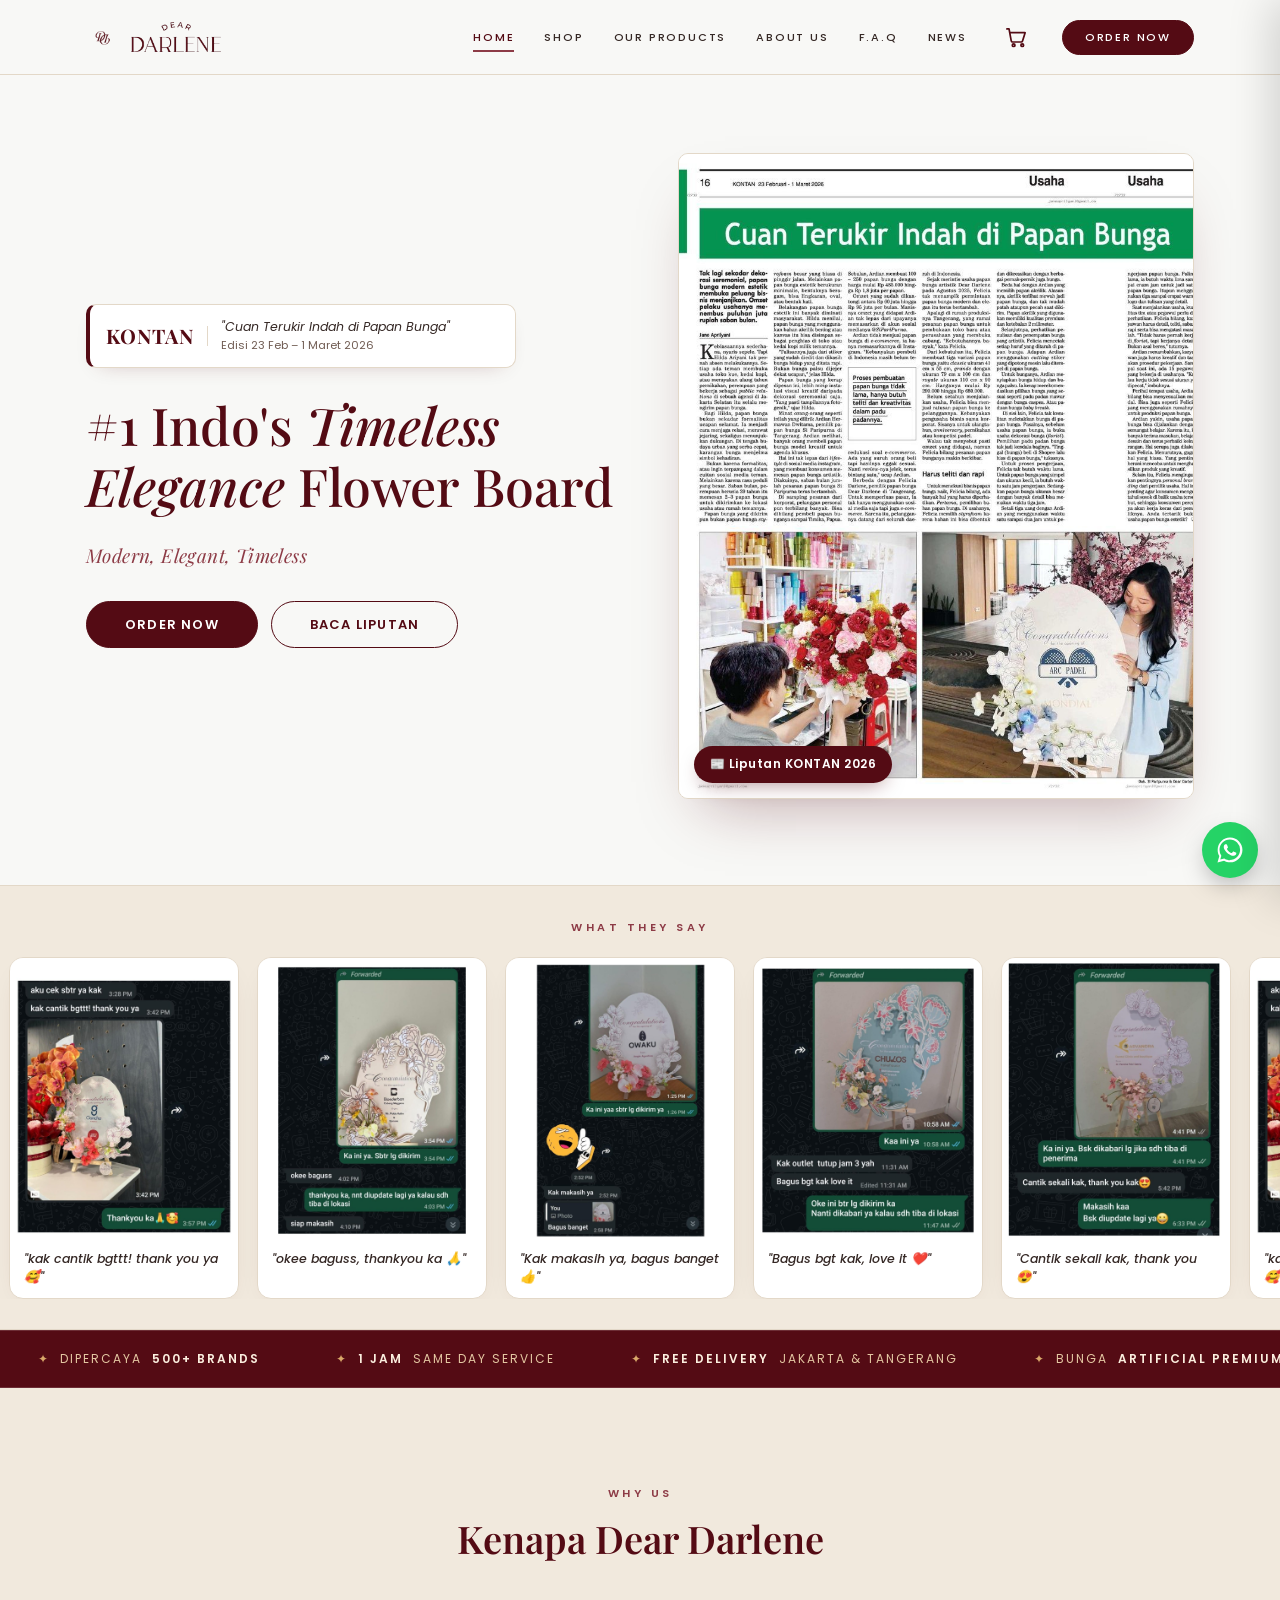
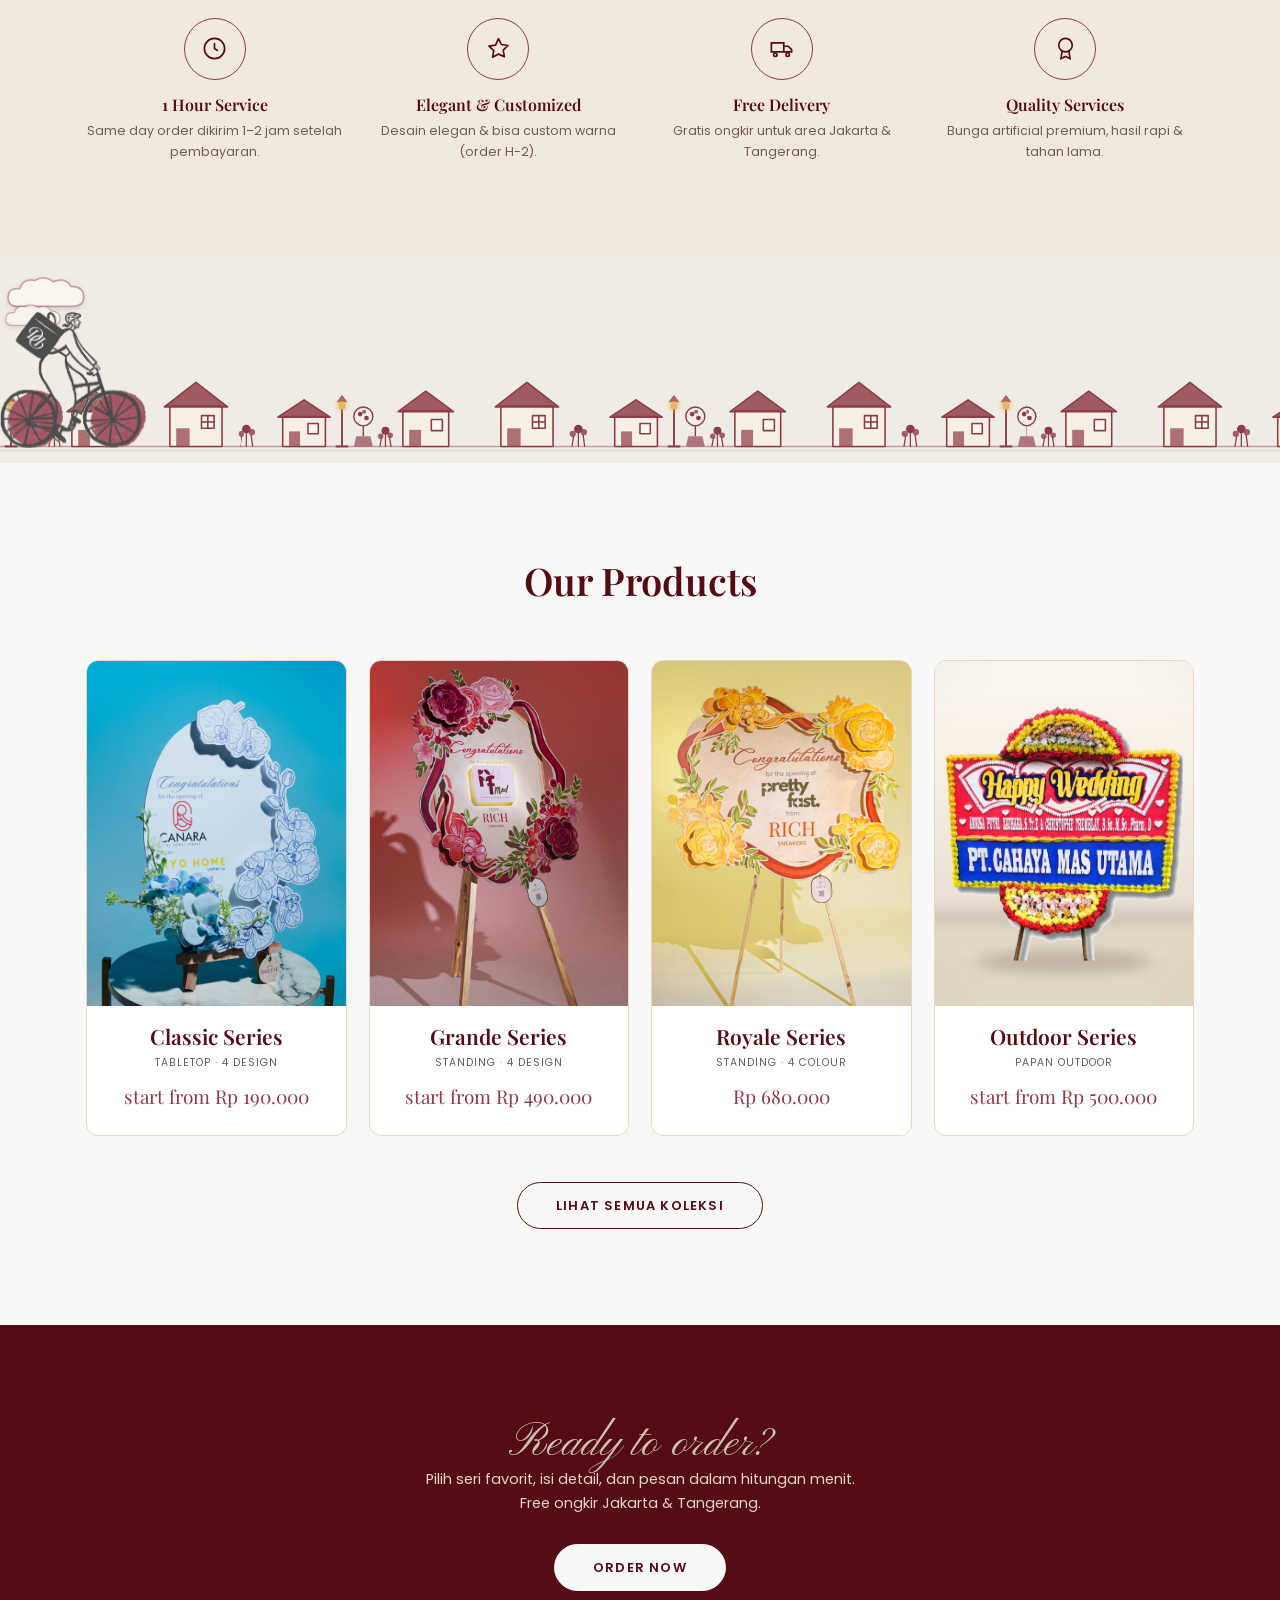
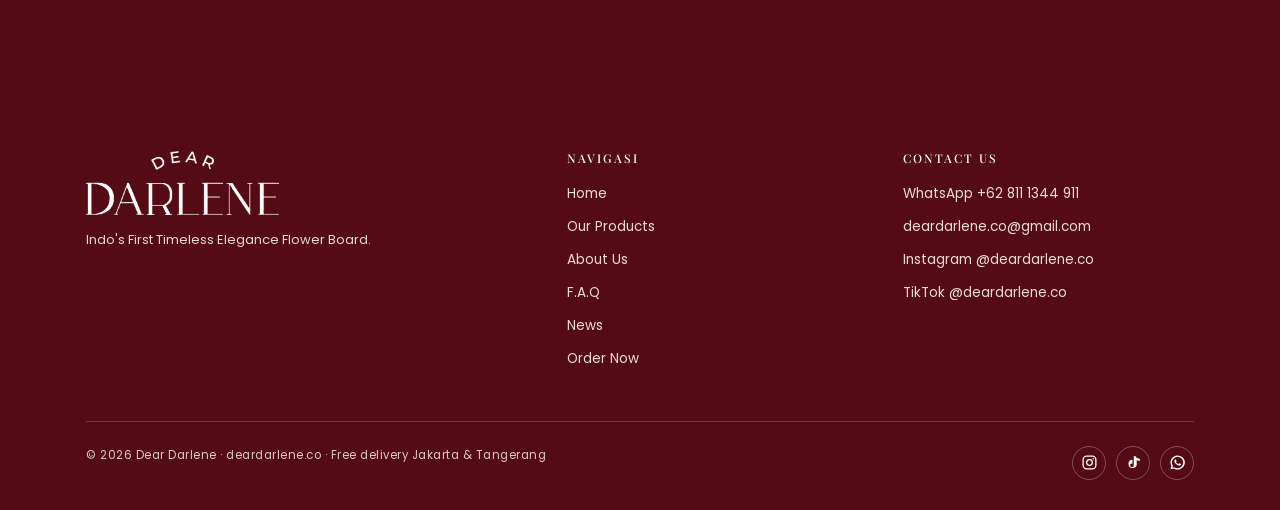
==== commit 6fc5cd6d: "Add files via upload" ====
--- a/index.html
+++ b/index.html
@@ -63,9 +63,12 @@
 .cta-band h2{color:var(--cream);font-size:36px;margin:8px 0 10px;font-weight:400}
 .cta-band p{color:#e6d4cf;max-width:440px;margin:0 auto 28px;font-size:14.5px}
 @media(max-width:880px){
-  .hero .wrap{grid-template-columns:1fr;padding:50px 26px 60px}
-  .hero-figure{order:-1;max-width:340px;margin:0 auto}
-  .hero h1{font-size:38px}.hero-script{font-size:46px}
+  .hero .wrap{grid-template-columns:1fr;padding:40px 26px 52px}
+  .hero .slide-l{order:0}
+  .hero-figure{order:1;max-width:340px;margin:26px auto 0}
+  .hero h1{font-size:34px;margin-bottom:14px}.hero-script{font-size:46px}
+  .hero .kontan-tag{margin-bottom:20px}
+  .hero-cta{margin-top:4px}
   .cards{grid-template-columns:1fr 1fr}
   .why-grid{grid-template-columns:1fr 1fr;gap:30px 16px}
   .news-teaser .wrap{grid-template-columns:1fr;gap:26px}
@@ -121,13 +124,14 @@
     <a href="index.html" class="brand"><img class="dd-logo" src="images/brand/icon.png" alt="DD"><img class="brand-wm" src="images/brand/logo-wordmark.png" alt="Dear Darlene"></a>
     <div class="nav-links">
       <a href="index.html" class="active">Home</a>
+      <a href="produk.html">Shop</a>
       <a href="koleksi.html">Our Products</a>
       <a href="about.html">About Us</a>
       <a href="faq.html">F.A.Q</a>
       <a href="news.html">News</a>
-      <a href="order.html" class="btn btn-primary">ORDER NOW</a>
-    </div>
-    <button class="burger" onclick="location.href='order.html'">☰</button>
+      <a href="produk.html" class="btn btn-primary">ORDER NOW</a>
+    </div>
+    <button class="burger" onclick="location.href='produk.html'">☰</button>
   </div>
 </nav>
 
@@ -143,7 +147,7 @@
       <h1>#1 Indo's <i>Timeless Elegance</i> Flower Board</h1>
       <p class="hero-sub">Modern, Elegant, Timeless</p>
       <div class="hero-cta">
-        <a href="order.html" class="btn btn-primary btn-lg">ORDER NOW</a>
+        <a href="produk.html" class="btn btn-primary btn-lg">ORDER NOW</a>
         <a href="news.html" class="btn btn-outline btn-lg">Baca Liputan</a>
       </div>
     </div>
@@ -233,7 +237,7 @@
   <div class="wrap reveal">
     <div class="script">Ready to order?</div>
     <p>Pilih seri favorit, isi detail, dan pesan dalam hitungan menit. Free ongkir Jakarta &amp; Tangerang.</p>
-    <a href="order.html" class="btn btn-cream btn-lg">ORDER NOW</a>
+    <a href="produk.html" class="btn btn-cream btn-lg">ORDER NOW</a>
   </div>
 </section>
 </main>
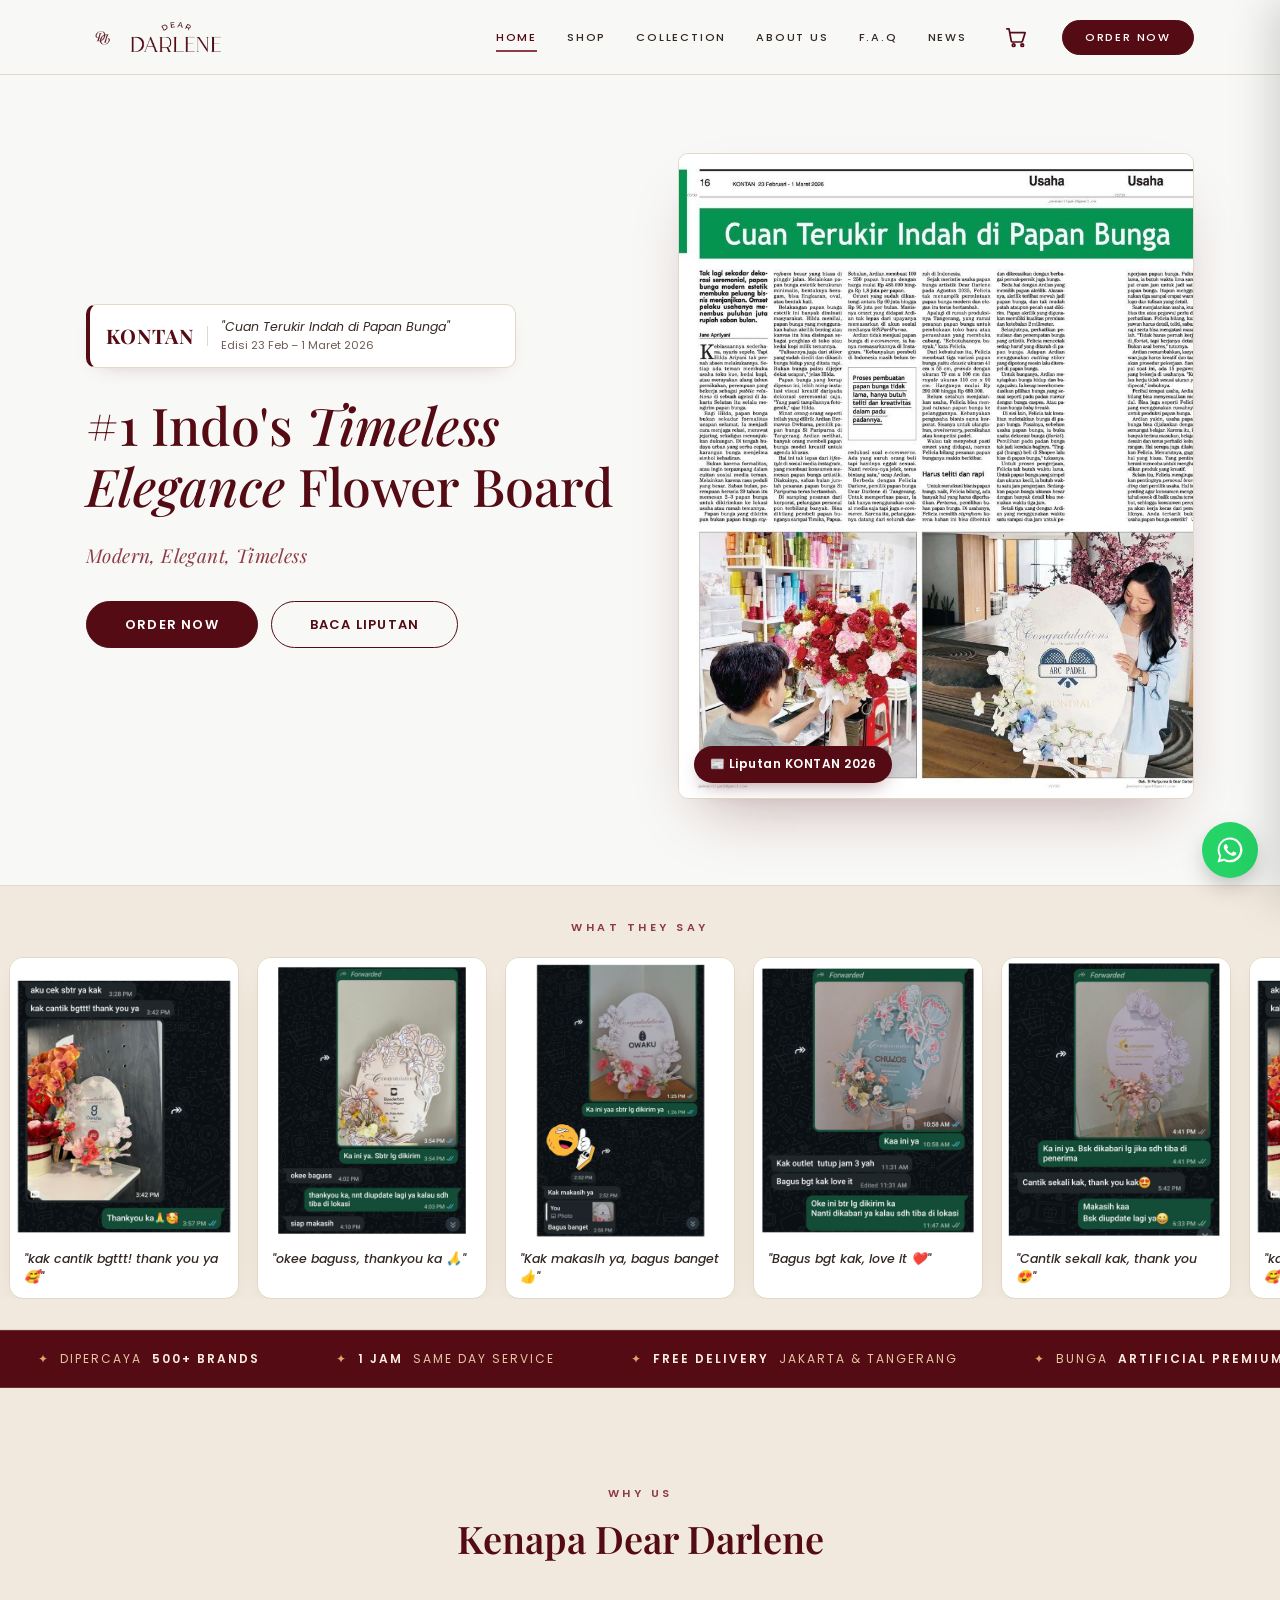
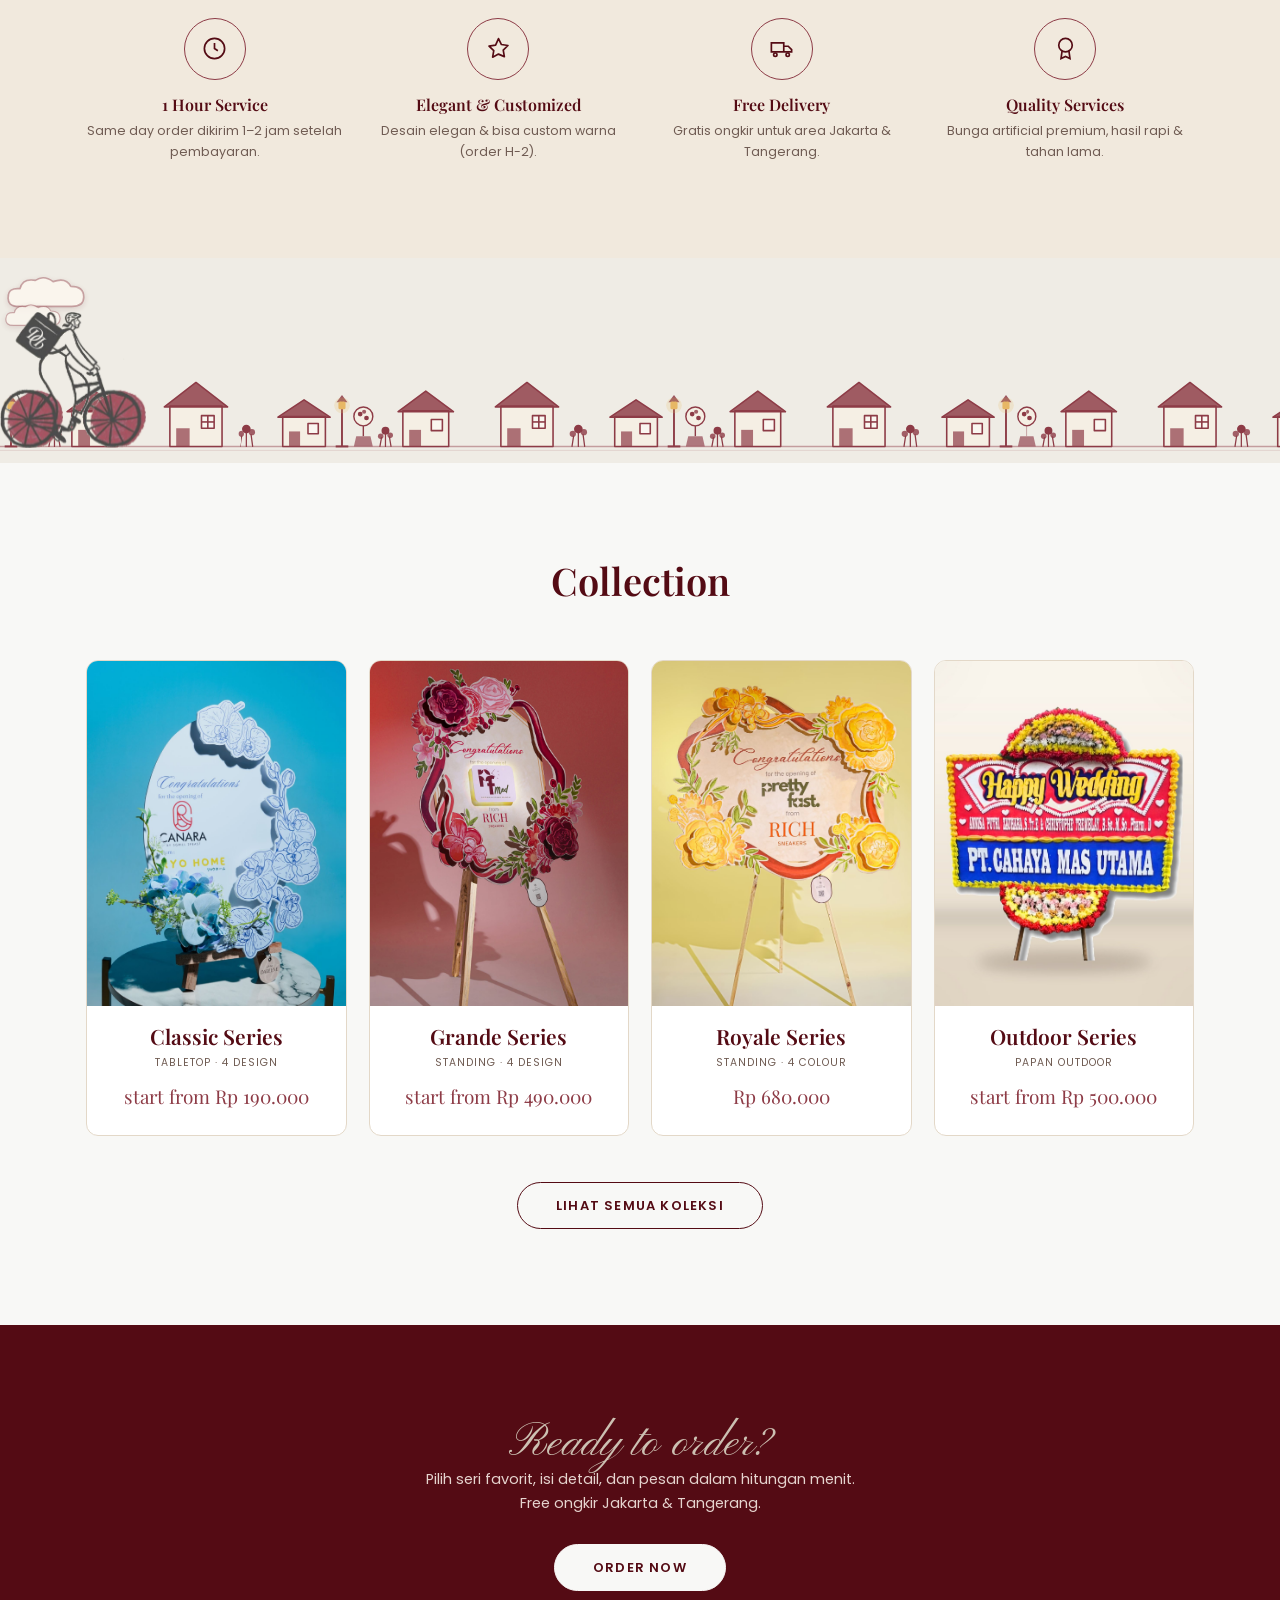
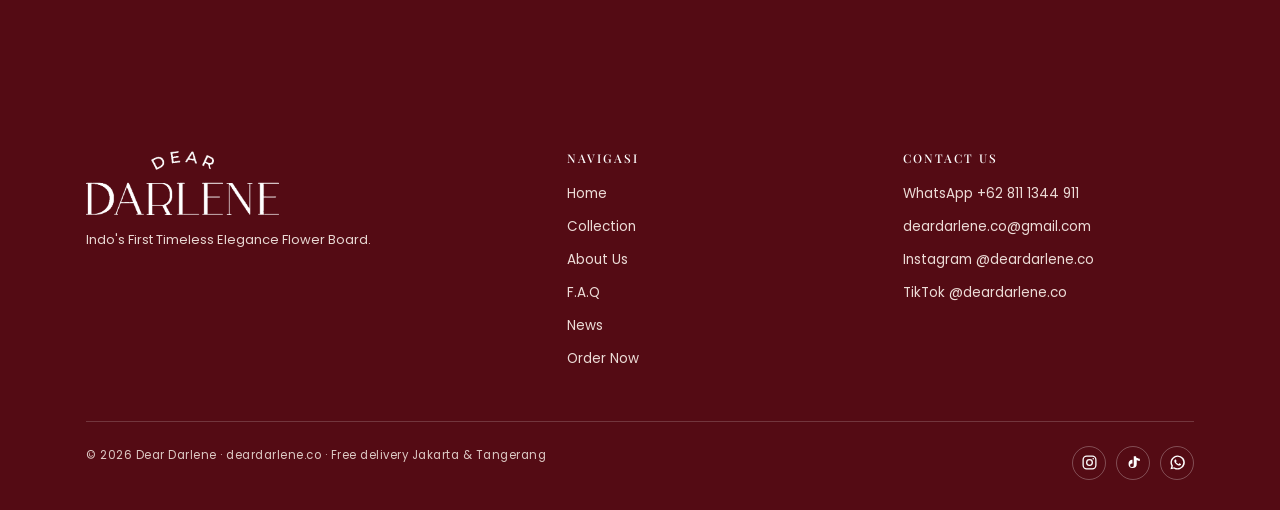
==== commit 7cdf6980: "rename Our Products jadi Collection" ====
--- a/index.html
+++ b/index.html
@@ -125,7 +125,7 @@
     <div class="nav-links">
       <a href="index.html" class="active">Home</a>
       <a href="produk.html">Shop</a>
-      <a href="koleksi.html">Our Products</a>
+      <a href="koleksi.html">Collection</a>
       <a href="about.html">About Us</a>
       <a href="faq.html">F.A.Q</a>
       <a href="news.html">News</a>
@@ -197,7 +197,7 @@
   </div>
 </div>
 
-<!-- WHY US (dipindah ke atas, sebelum Our Products) -->
+<!-- WHY US (dipindah ke atas, sebelum Collection) -->
 <section class="bg-paper">
   <div class="wrap">
     <div class="sec-head reveal"><span class="eyebrow">Why Us</span><h2>Kenapa Dear Darlene</h2></div>
@@ -220,7 +220,7 @@
 <section>
   <div class="wrap">
     <div class="sec-head reveal">
-      <h2>Our Products</h2>
+      <h2>Collection</h2>
     </div>
     <div class="cards">
       <a href="koleksi.html" class="card reveal card-classic"><div class="ph"><img src="images/products/tap00085.jpg" alt="Classic"></div><div class="card-body"><h3>Classic Series</h3><div class="meta">Tabletop · 4 design</div><div class="price">start from Rp 190.000</div></div></a>
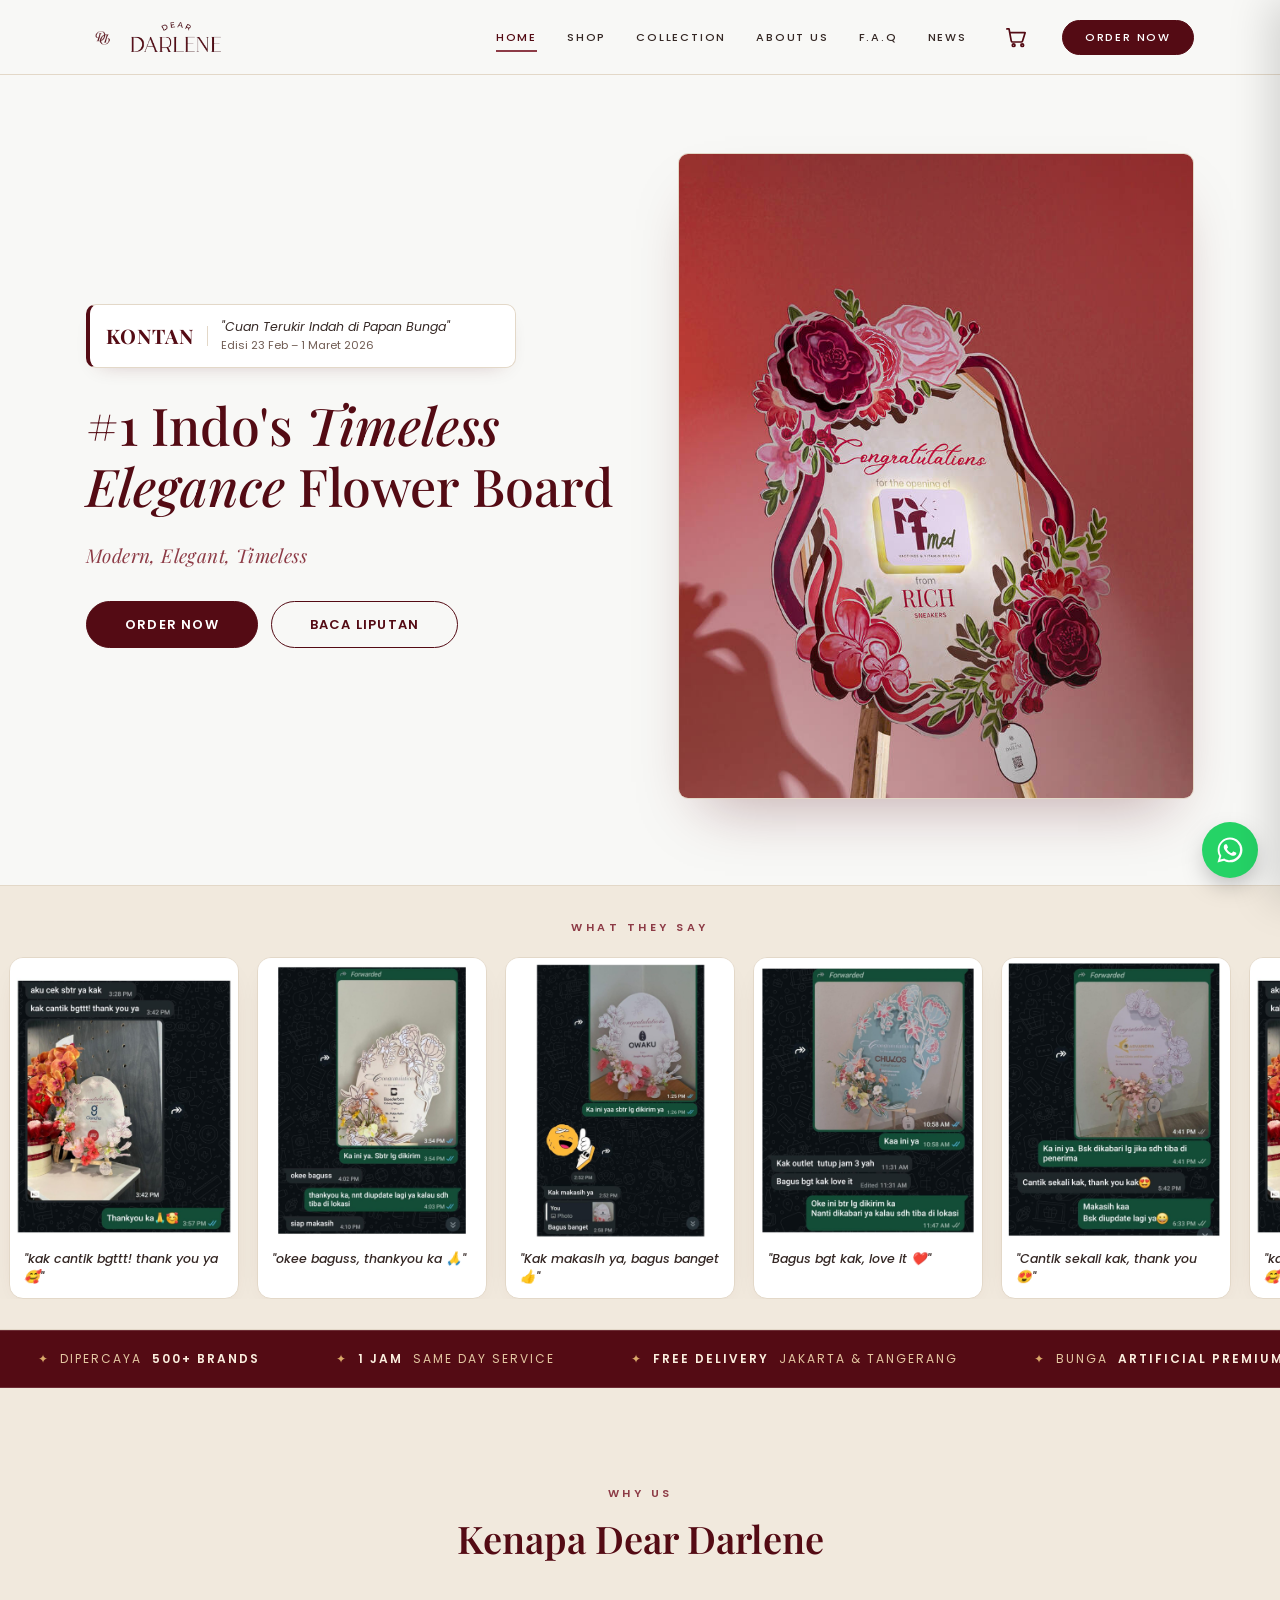
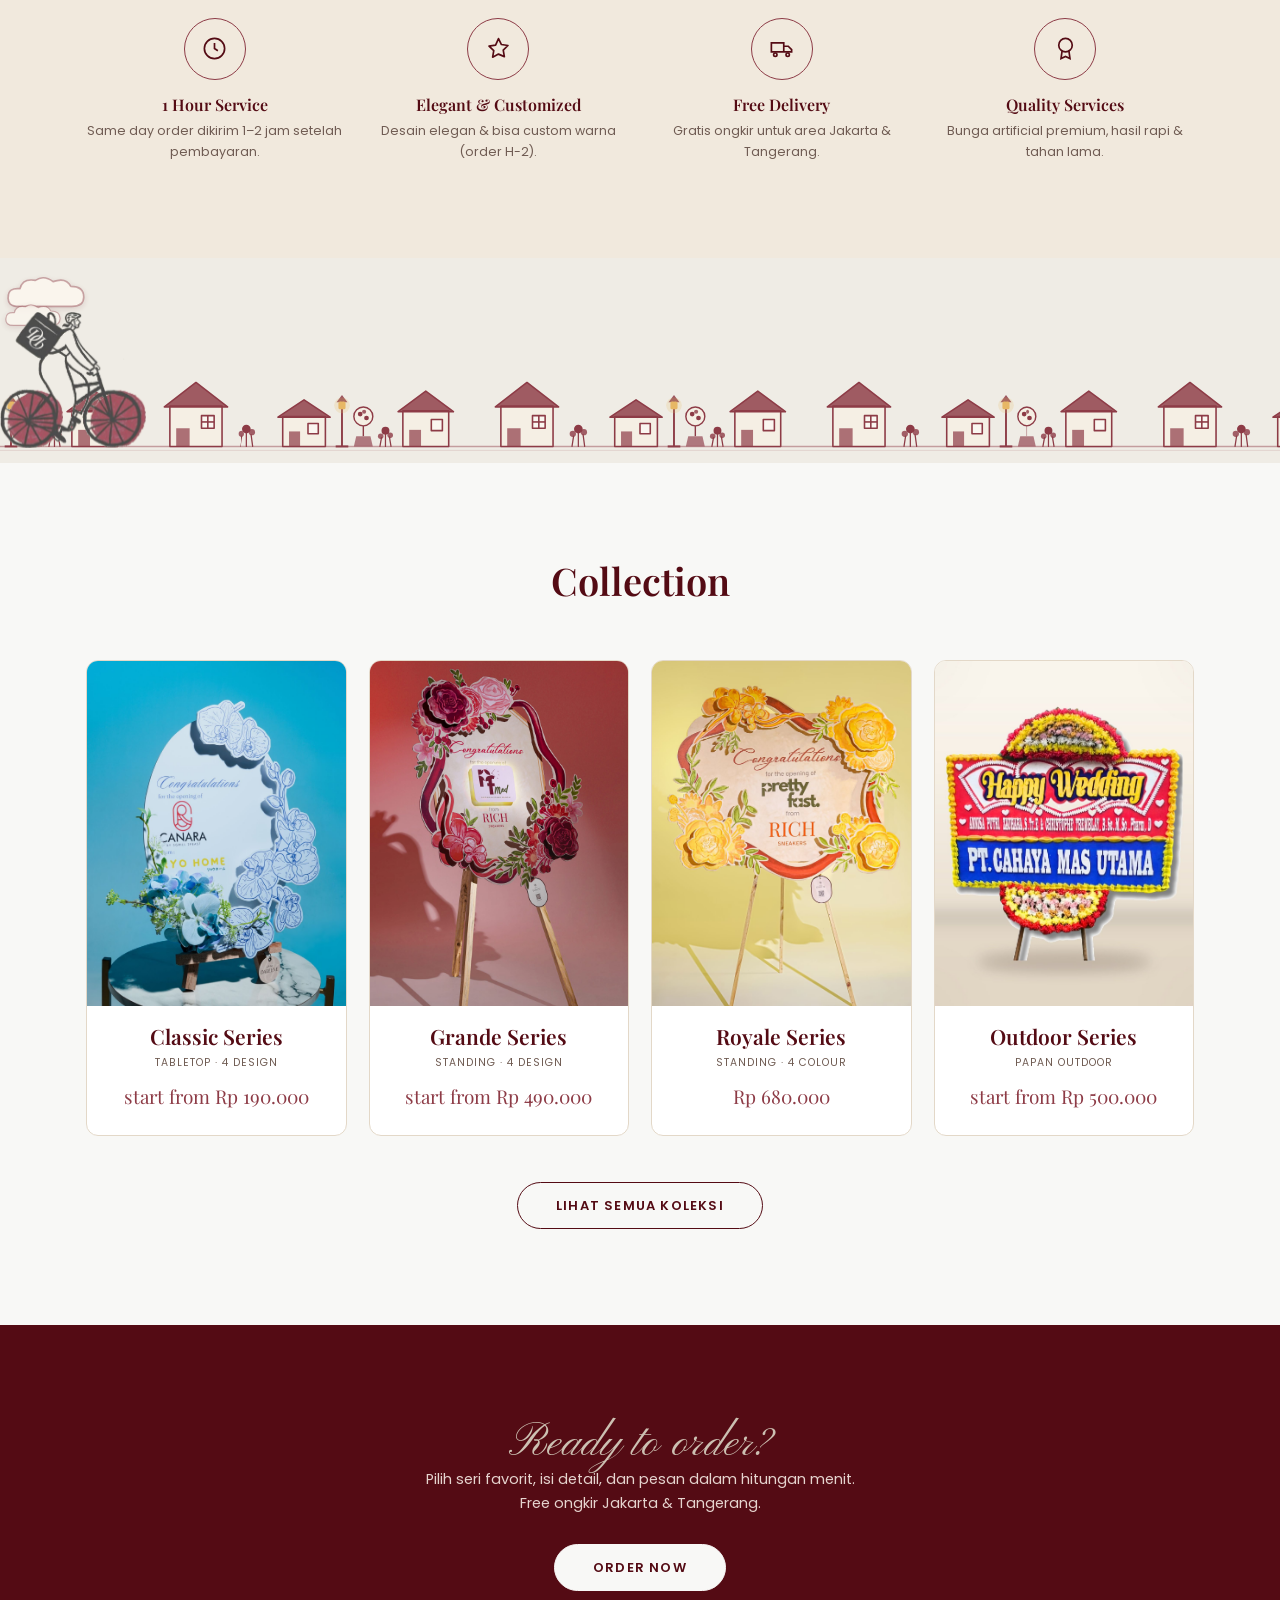
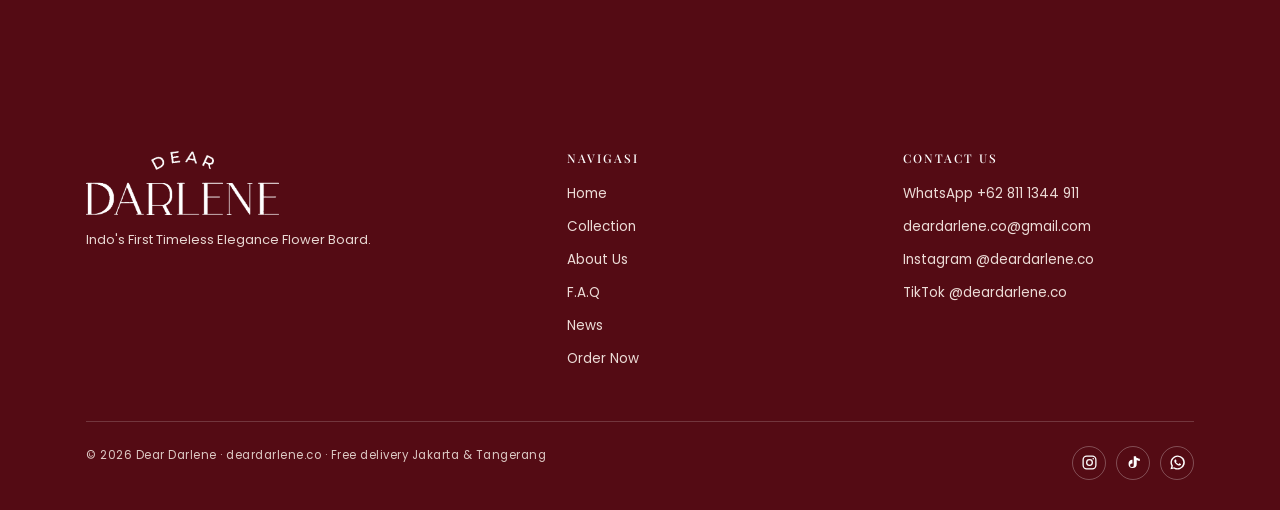
==== commit 10c5bec2: "Add files via upload" ====
--- a/index.html
+++ b/index.html
@@ -22,7 +22,7 @@
 .hero h1 i{font-style:italic;font-family:var(--pf)}
 .hero-cta{display:flex;gap:13px;flex-wrap:wrap}
 .hero-figure{position:relative}
-.hero-figure .main{border-radius:10px;width:100%;aspect-ratio:4/5;object-fit:cover;box-shadow:0 30px 60px -26px rgba(84,11,20,.35)}
+.hero-figure .main{border-radius:10px;width:100%;aspect-ratio:4/5;object-fit:cover;box-shadow:0 30px 60px -26px rgba(84,11,20,.35);transition:opacity .55s ease}
 .hero-figure .badge{position:absolute;left:-20px;bottom:30px;background:var(--cream);border:1px solid var(--line);border-radius:10px;padding:14px 20px;box-shadow:0 16px 36px -14px rgba(84,11,20,.3)}
 .hero-figure .badge .n{font-family:var(--pf);font-size:26px;color:var(--maroon);line-height:1}
 .hero-figure .badge .l{font-size:9px;letter-spacing:1.5px;text-transform:uppercase;color:var(--taupe);margin-top:2px}
@@ -153,8 +153,8 @@
     </div>
     <div class="hero-figure slide-r">
       <a href="news.html" class="kontan-frame">
-        <img class="main" src="images/brand/kontan.jpg" alt="Liputan KONTAN — Dear Darlene">
-        <span class="kontan-ribbon">📰 Liputan KONTAN 2026</span>
+        <img class="main" id="heroSlide" src="images/brand/hero-rosie-red.jpg" alt="Dear Darlene — papan bunga">
+        <span class="kontan-ribbon" id="kontanRibbon" style="display:none">📰 Liputan KONTAN 2026</span>
       </a>
     </div>
   </div>
@@ -245,6 +245,21 @@
 <footer class="footer" id="footer"></footer>
 <a class="fab" href="https://wa.me/628111344911?text=Halo%20Dear%20Darlene%20%F0%9F%8C%B8" target="_blank" aria-label="Chat WhatsApp CS"><span class="fab-tip">Chat CS</span><svg viewBox="0 0 24 24" fill="currentColor"><path d="M12.04 2C6.58 2 2.13 6.45 2.13 11.91c0 1.75.46 3.45 1.32 4.95L2 22l5.25-1.38c1.45.79 3.08 1.21 4.79 1.21h.01c5.46 0 9.91-4.45 9.91-9.91 0-2.65-1.03-5.14-2.9-7.01A9.82 9.82 0 0012.04 2zm0 18.15h-.01c-1.52 0-3.01-.41-4.31-1.18l-.31-.18-3.2.84.85-3.12-.2-.32a8.18 8.18 0 01-1.26-4.36c0-4.54 3.7-8.24 8.25-8.24 2.2 0 4.27.86 5.82 2.42a8.18 8.18 0 012.41 5.83c0 4.54-3.7 8.24-8.24 8.24zm4.52-6.16c-.25-.12-1.47-.72-1.69-.81-.23-.08-.39-.12-.56.13-.16.25-.64.81-.78.97-.14.17-.29.19-.54.06-.25-.12-1.05-.39-1.99-1.23-.74-.66-1.23-1.47-1.38-1.72-.14-.25-.02-.38.11-.51.11-.11.25-.29.37-.43.13-.14.17-.25.25-.41.08-.17.04-.31-.02-.43-.06-.12-.56-1.34-.76-1.84-.2-.48-.41-.42-.56-.43-.14-.01-.31-.01-.48-.01-.17 0-.43.06-.66.31-.22.25-.86.85-.86 2.07 0 1.22.89 2.4 1.01 2.56.12.17 1.75 2.67 4.23 3.74.59.26 1.05.41 1.41.52.59.19 1.13.16 1.56.1.48-.07 1.47-.6 1.67-1.18.21-.58.21-1.07.14-1.18-.06-.1-.22-.16-.47-.28z"/></svg></a>
 
+<script>
+(function(){
+  var slides=[
+    {src:'images/brand/hero-rosie-red.jpg',kontan:false},
+    {src:'images/brand/kontan.jpg',kontan:true},
+    {src:'images/brand/hero-bloom-lily.jpg',kontan:false}
+  ];
+  var i=0, img=document.getElementById('heroSlide'), rib=document.getElementById('kontanRibbon');
+  if(!img) return;
+  slides.forEach(function(s){ var p=new Image(); p.src=s.src; });
+  function show(n){ img.src=slides[n].src; if(rib) rib.style.display=slides[n].kontan?'':'none'; }
+  show(0);
+  setInterval(function(){ i=(i+1)%slides.length; img.style.opacity=0; setTimeout(function(){ show(i); img.style.opacity=1; },500); },2000);
+})();
+</script>
 <script src="shared.js"></script>
 <script src="cart.js"></script>
 </body>
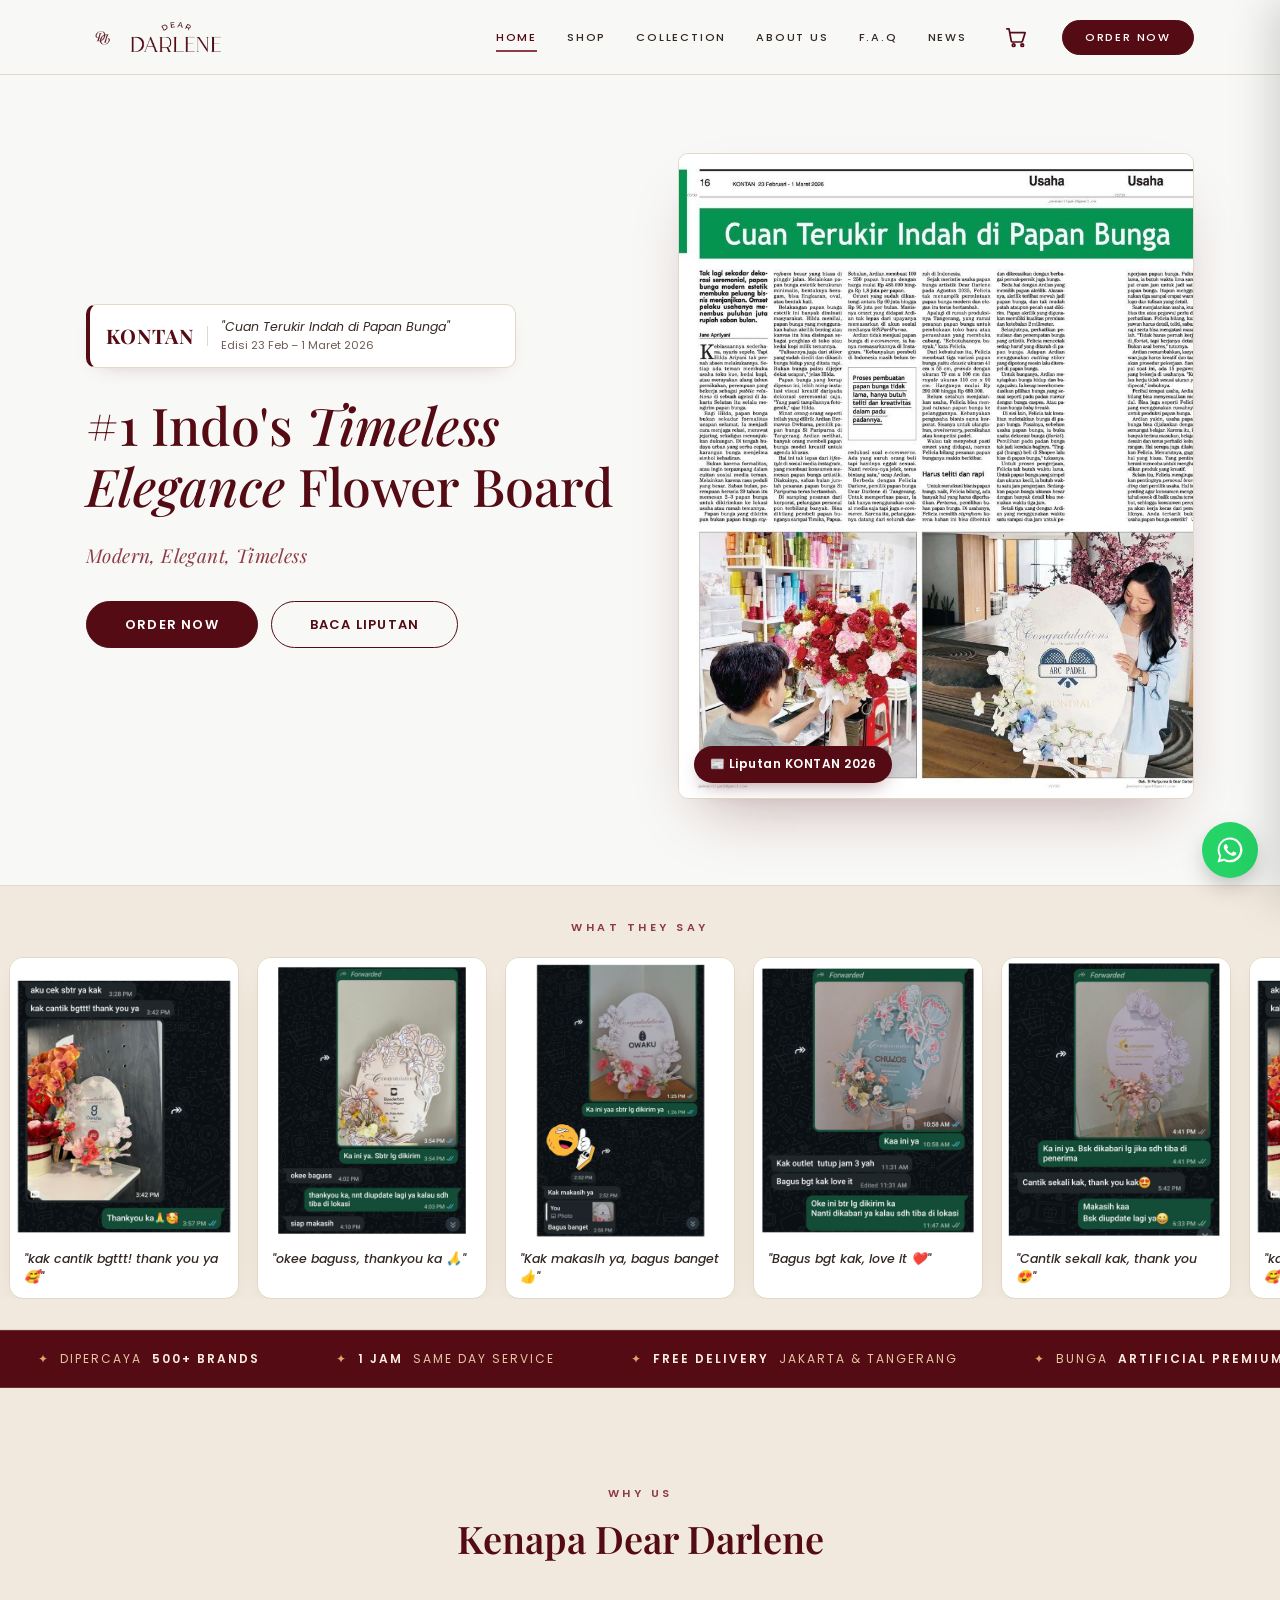
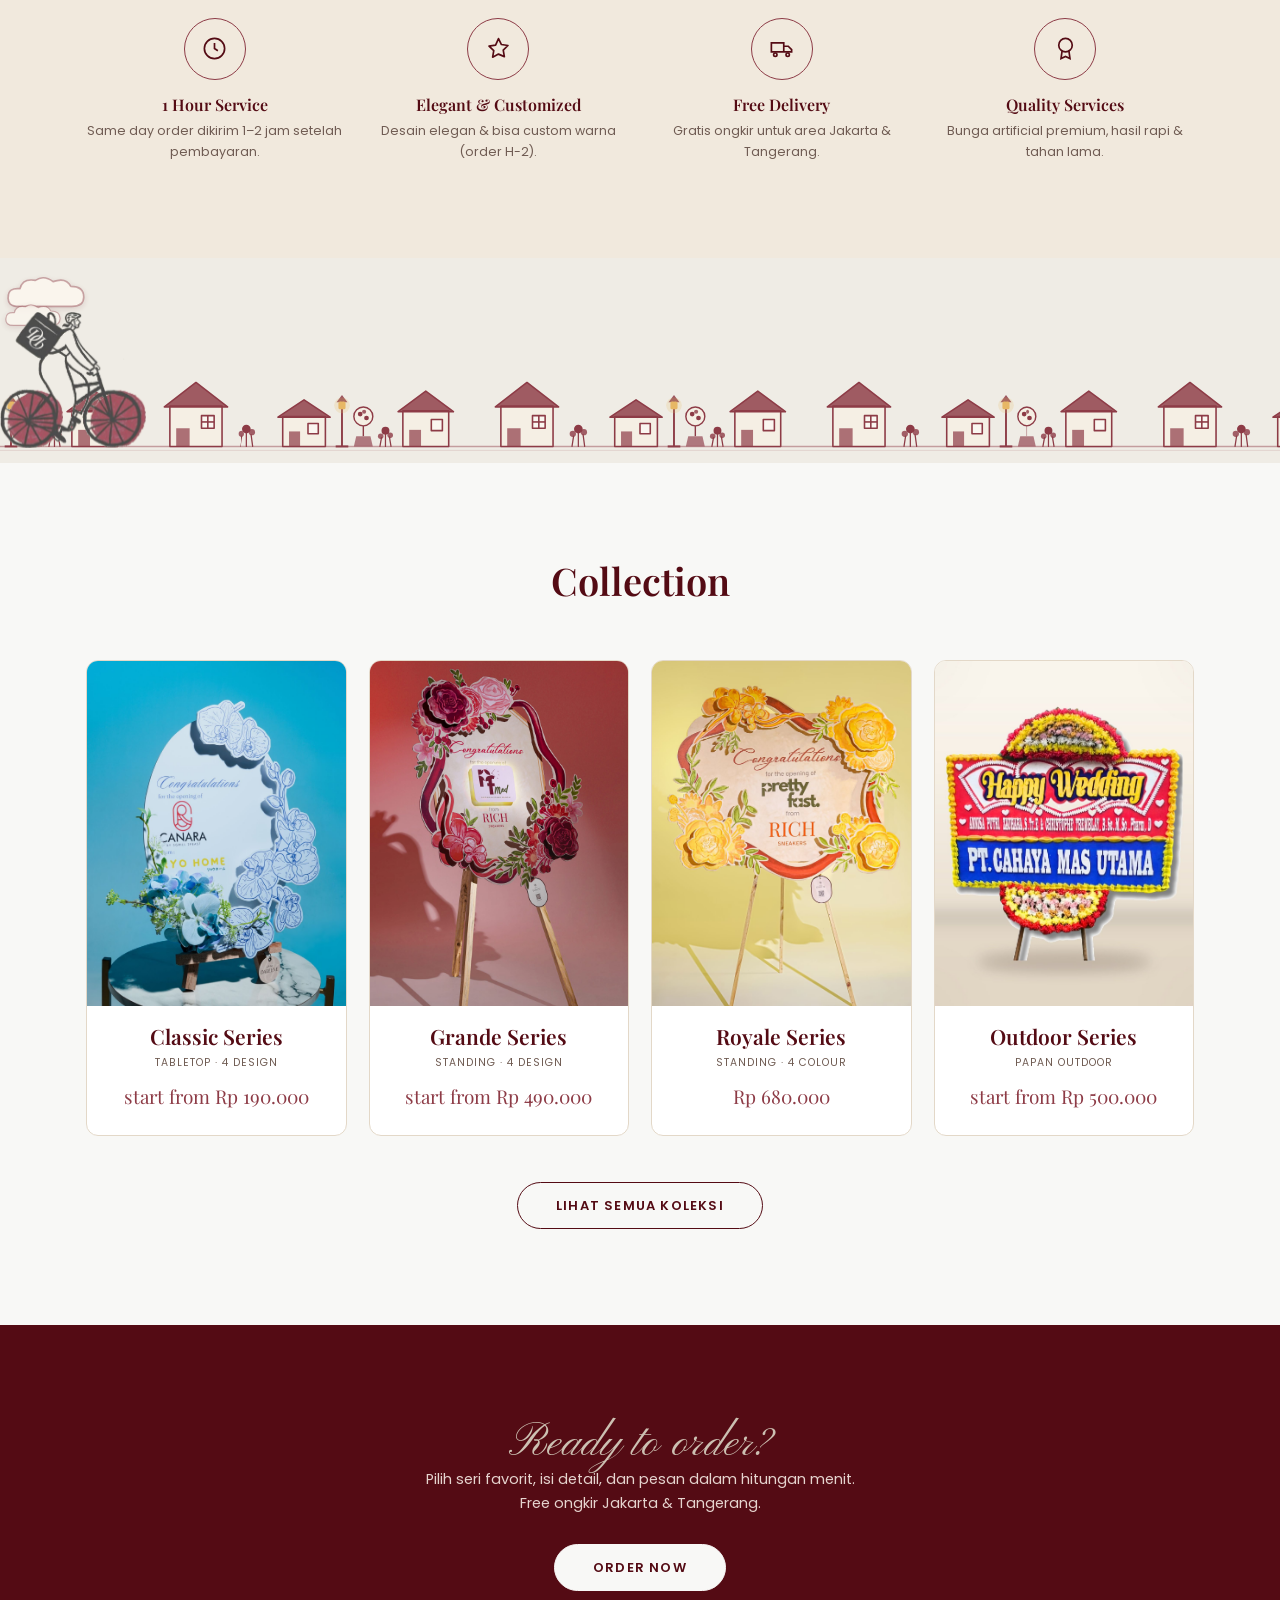
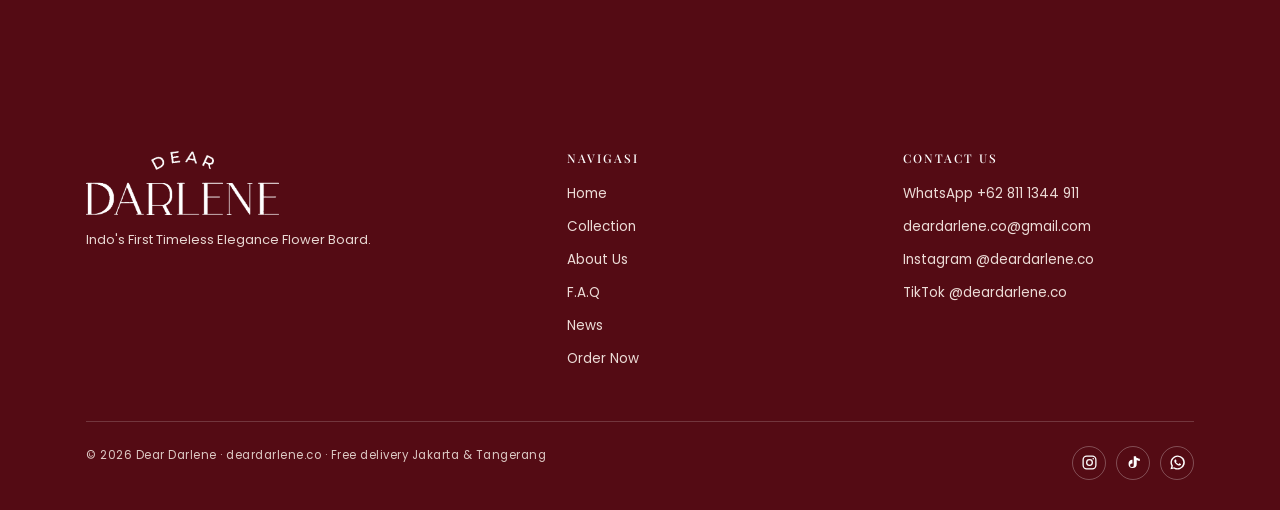
==== commit 5204b21a: "Add files via upload" ====
--- a/index.html
+++ b/index.html
@@ -22,7 +22,7 @@
 .hero h1 i{font-style:italic;font-family:var(--pf)}
 .hero-cta{display:flex;gap:13px;flex-wrap:wrap}
 .hero-figure{position:relative}
-.hero-figure .main{border-radius:10px;width:100%;aspect-ratio:4/5;object-fit:cover;box-shadow:0 30px 60px -26px rgba(84,11,20,.35);transition:opacity .55s ease}
+.hero-figure .main{border-radius:10px;width:100%;aspect-ratio:4/5;object-fit:cover;box-shadow:0 30px 60px -26px rgba(84,11,20,.35)}
 .hero-figure .badge{position:absolute;left:-20px;bottom:30px;background:var(--cream);border:1px solid var(--line);border-radius:10px;padding:14px 20px;box-shadow:0 16px 36px -14px rgba(84,11,20,.3)}
 .hero-figure .badge .n{font-family:var(--pf);font-size:26px;color:var(--maroon);line-height:1}
 .hero-figure .badge .l{font-size:9px;letter-spacing:1.5px;text-transform:uppercase;color:var(--taupe);margin-top:2px}
@@ -153,8 +153,8 @@
     </div>
     <div class="hero-figure slide-r">
       <a href="news.html" class="kontan-frame">
-        <img class="main" id="heroSlide" src="images/brand/hero-rosie-red.jpg" alt="Dear Darlene — papan bunga">
-        <span class="kontan-ribbon" id="kontanRibbon" style="display:none">📰 Liputan KONTAN 2026</span>
+        <img class="main" src="images/brand/kontan.jpg" alt="Liputan KONTAN — Dear Darlene">
+        <span class="kontan-ribbon">📰 Liputan KONTAN 2026</span>
       </a>
     </div>
   </div>
@@ -245,21 +245,6 @@
 <footer class="footer" id="footer"></footer>
 <a class="fab" href="https://wa.me/628111344911?text=Halo%20Dear%20Darlene%20%F0%9F%8C%B8" target="_blank" aria-label="Chat WhatsApp CS"><span class="fab-tip">Chat CS</span><svg viewBox="0 0 24 24" fill="currentColor"><path d="M12.04 2C6.58 2 2.13 6.45 2.13 11.91c0 1.75.46 3.45 1.32 4.95L2 22l5.25-1.38c1.45.79 3.08 1.21 4.79 1.21h.01c5.46 0 9.91-4.45 9.91-9.91 0-2.65-1.03-5.14-2.9-7.01A9.82 9.82 0 0012.04 2zm0 18.15h-.01c-1.52 0-3.01-.41-4.31-1.18l-.31-.18-3.2.84.85-3.12-.2-.32a8.18 8.18 0 01-1.26-4.36c0-4.54 3.7-8.24 8.25-8.24 2.2 0 4.27.86 5.82 2.42a8.18 8.18 0 012.41 5.83c0 4.54-3.7 8.24-8.24 8.24zm4.52-6.16c-.25-.12-1.47-.72-1.69-.81-.23-.08-.39-.12-.56.13-.16.25-.64.81-.78.97-.14.17-.29.19-.54.06-.25-.12-1.05-.39-1.99-1.23-.74-.66-1.23-1.47-1.38-1.72-.14-.25-.02-.38.11-.51.11-.11.25-.29.37-.43.13-.14.17-.25.25-.41.08-.17.04-.31-.02-.43-.06-.12-.56-1.34-.76-1.84-.2-.48-.41-.42-.56-.43-.14-.01-.31-.01-.48-.01-.17 0-.43.06-.66.31-.22.25-.86.85-.86 2.07 0 1.22.89 2.4 1.01 2.56.12.17 1.75 2.67 4.23 3.74.59.26 1.05.41 1.41.52.59.19 1.13.16 1.56.1.48-.07 1.47-.6 1.67-1.18.21-.58.21-1.07.14-1.18-.06-.1-.22-.16-.47-.28z"/></svg></a>
 
-<script>
-(function(){
-  var slides=[
-    {src:'images/brand/hero-rosie-red.jpg',kontan:false},
-    {src:'images/brand/kontan.jpg',kontan:true},
-    {src:'images/brand/hero-bloom-lily.jpg',kontan:false}
-  ];
-  var i=0, img=document.getElementById('heroSlide'), rib=document.getElementById('kontanRibbon');
-  if(!img) return;
-  slides.forEach(function(s){ var p=new Image(); p.src=s.src; });
-  function show(n){ img.src=slides[n].src; if(rib) rib.style.display=slides[n].kontan?'':'none'; }
-  show(0);
-  setInterval(function(){ i=(i+1)%slides.length; img.style.opacity=0; setTimeout(function(){ show(i); img.style.opacity=1; },500); },2000);
-})();
-</script>
 <script src="shared.js"></script>
 <script src="cart.js"></script>
 </body>
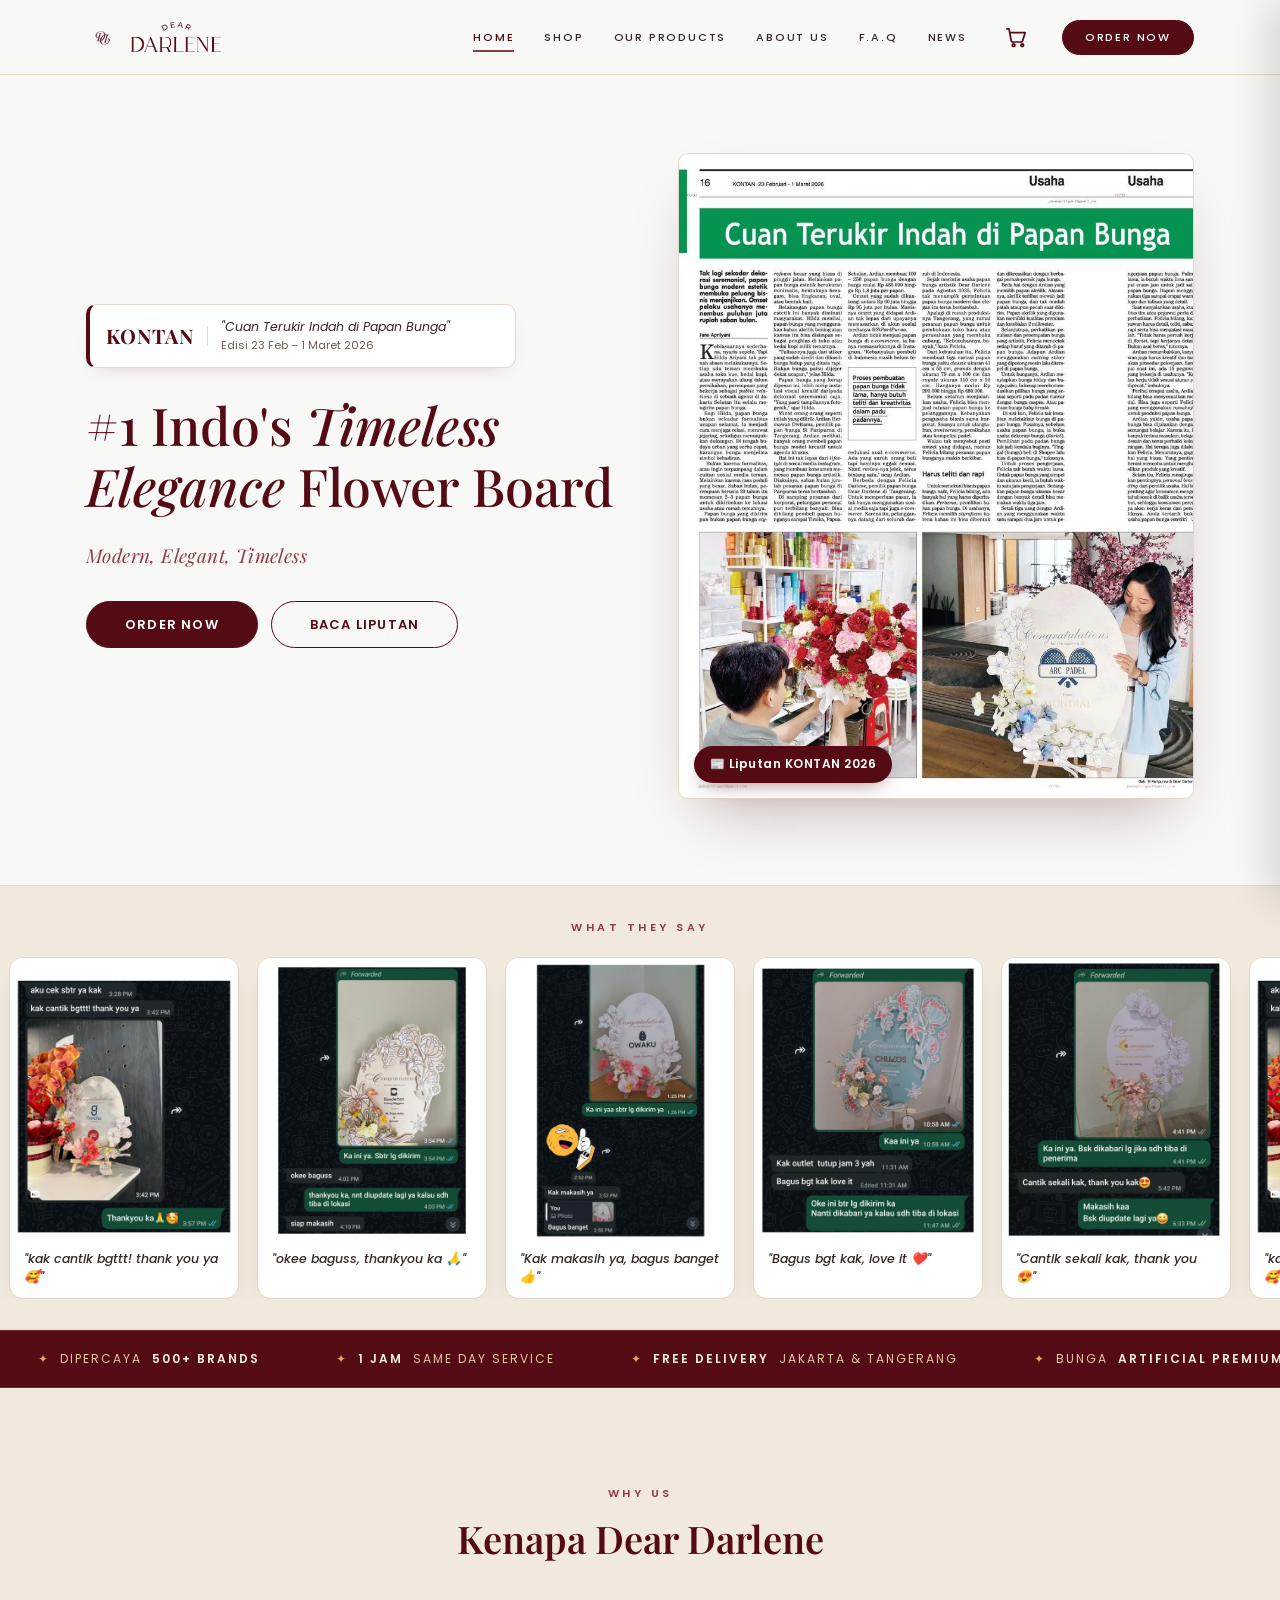
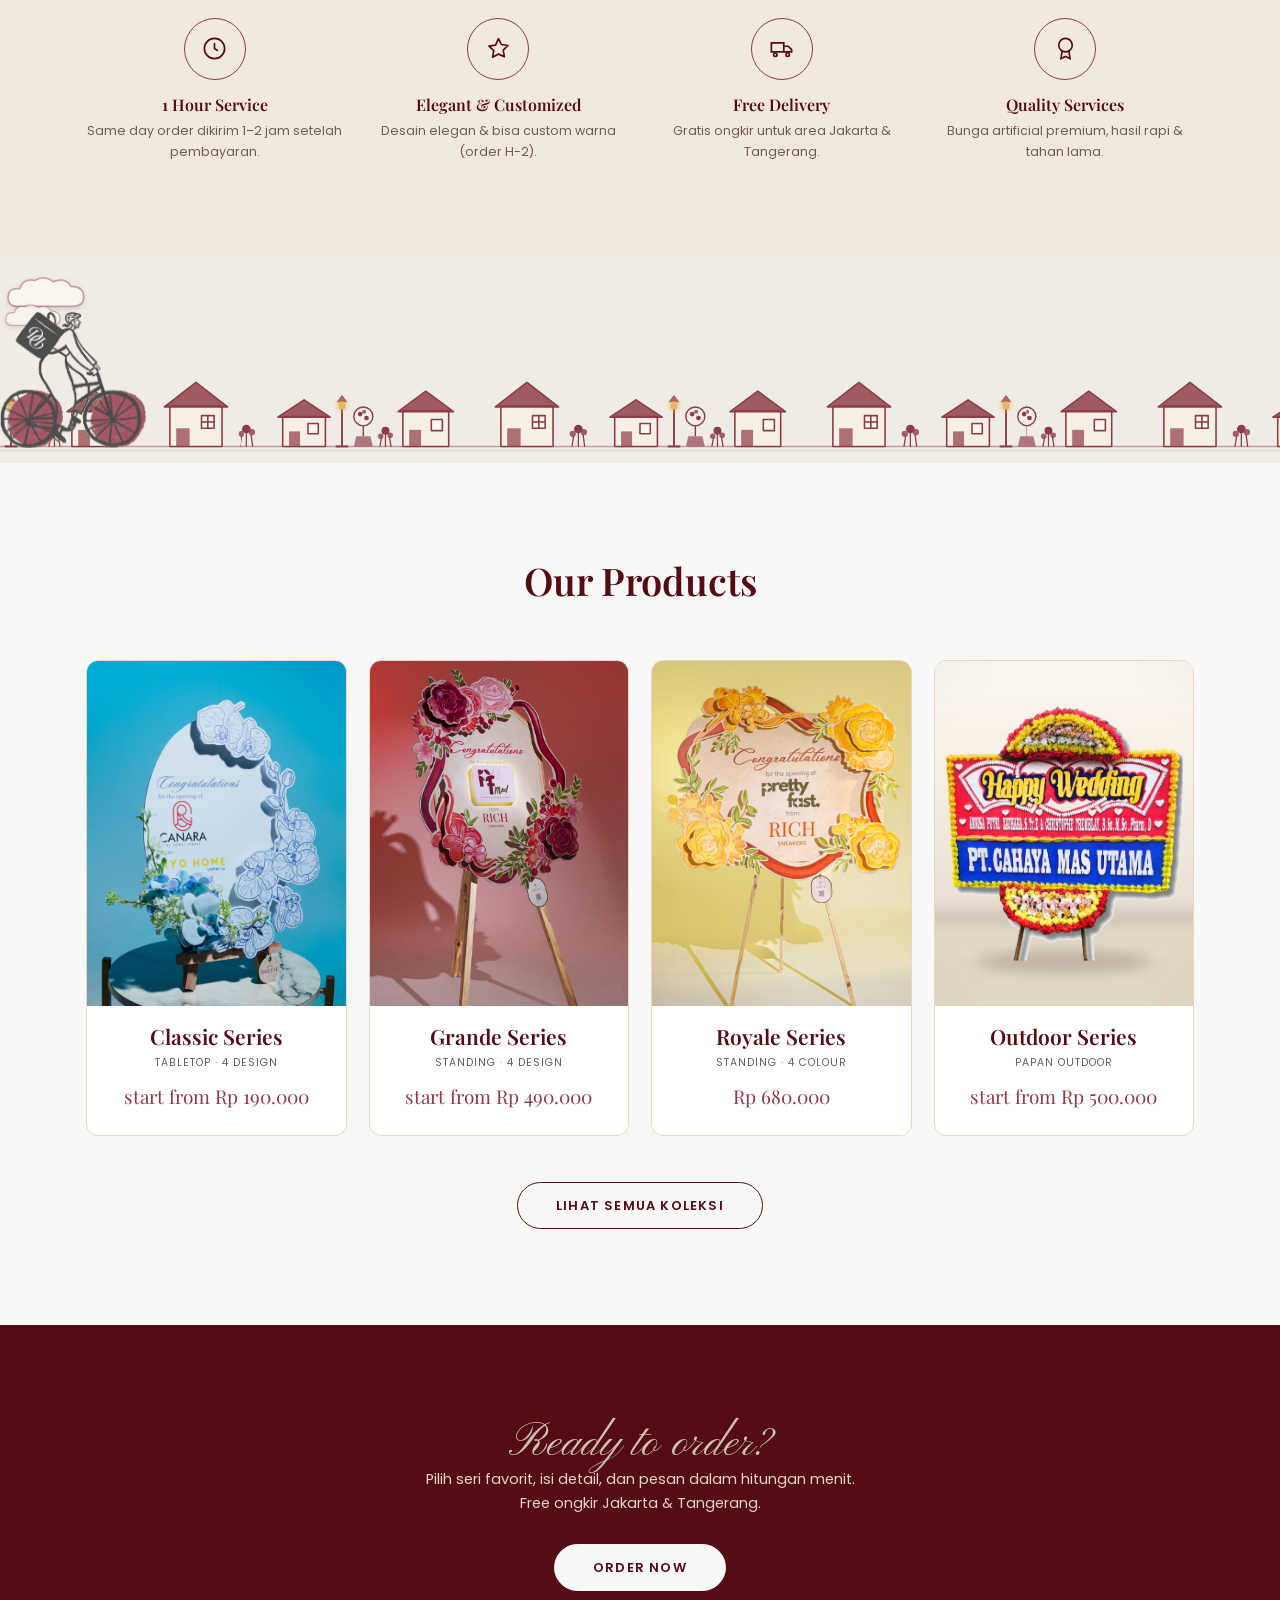
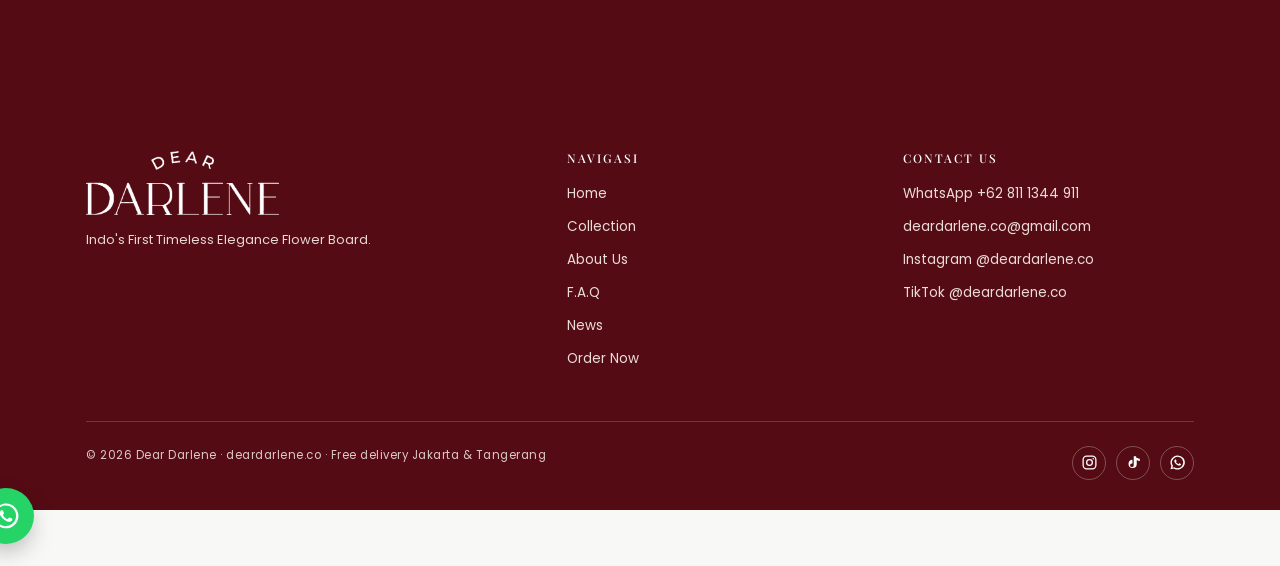
==== commit 7ef9fe2f: "Add files via upload" ====
--- a/index.html
+++ b/index.html
@@ -115,9 +115,29 @@
 @media(max-width:760px){.bike-band{height:150px;background-size:auto 108px}.bike-track{bottom:12px}.bike-rider{height:94px}}
 
 
+/* ===== 🌸 SAKURA PETALS (samain dgn Our Products) ===== */
+@media (prefers-reduced-motion: reduce){
+  .petal{display:none!important}
+}
+.petal-sky{position:fixed;inset:0;z-index:1;pointer-events:none;overflow:hidden}
+.petal{position:absolute;top:-6%;will-change:transform,opacity;opacity:0;filter:drop-shadow(0 3px 4px rgba(84,11,20,.18))}
+.petal svg{display:block;width:100%;height:100%}
+.petal.p-a svg path{fill:#d97a87}
+.petal.p-b svg path{fill:#b8505f}
+.petal.p-c svg path{fill:#e7a3ac}
+.petal.p-d svg path{fill:#a8323f}
+@keyframes petalFall{
+  0%{opacity:0;transform:translate3d(0,-10vh,0) rotateZ(0deg) rotateY(0deg)}
+  8%{opacity:.85}
+  92%{opacity:.7}
+  100%{opacity:0;transform:translate3d(var(--drift,60px),110vh,0) rotateZ(var(--spin,420deg)) rotateY(360deg)}}
+/* pastikan semua konten di atas kelopak */
+.nav,main,.footer,.fab{position:relative;z-index:2}
+
 </style>
 </head>
 <body>
+<div class="petal-sky" id="petalSky" aria-hidden="true"></div>
 
 <nav class="nav">
   <div class="wrap">
@@ -125,7 +145,7 @@
     <div class="nav-links">
       <a href="index.html" class="active">Home</a>
       <a href="produk.html">Shop</a>
-      <a href="koleksi.html">Collection</a>
+      <a href="koleksi.html">Our Products</a>
       <a href="about.html">About Us</a>
       <a href="faq.html">F.A.Q</a>
       <a href="news.html">News</a>
@@ -197,7 +217,7 @@
   </div>
 </div>
 
-<!-- WHY US (dipindah ke atas, sebelum Collection) -->
+<!-- WHY US (dipindah ke atas, sebelum Our Products) -->
 <section class="bg-paper">
   <div class="wrap">
     <div class="sec-head reveal"><span class="eyebrow">Why Us</span><h2>Kenapa Dear Darlene</h2></div>
@@ -220,7 +240,7 @@
 <section>
   <div class="wrap">
     <div class="sec-head reveal">
-      <h2>Collection</h2>
+      <h2>Our Products</h2>
     </div>
     <div class="cards">
       <a href="koleksi.html" class="card reveal card-classic"><div class="ph"><img src="images/products/tap00085.jpg" alt="Classic"></div><div class="card-body"><h3>Classic Series</h3><div class="meta">Tabletop · 4 design</div><div class="price">start from Rp 190.000</div></div></a>
@@ -247,5 +267,31 @@
 
 <script src="shared.js"></script>
 <script src="cart.js"></script>
+
+<script>
+/* 🌸 Sakura petals — sama dgn Our Products */
+(function(){
+  var reduce = window.matchMedia && window.matchMedia('(prefers-reduced-motion: reduce)').matches;
+  var sky=document.getElementById('petalSky'); if(!sky||reduce) return;
+  var SHAPE='<svg viewBox="0 0 20 20"><path d="M10 1 C7 4 6 9 10 13 C14 9 13 4 10 1 Z"/></svg>';
+  var kinds=['p-a','p-b','p-c','p-d'];
+  var N = window.innerWidth<700 ? 14 : 26;
+  for(var i=0;i<N;i++){
+    var s=document.createElement('span');
+    s.className='petal '+kinds[i%kinds.length];
+    s.innerHTML=SHAPE;
+    var size=(8+Math.random()*12);
+    s.style.width=size+'px'; s.style.height=size+'px';
+    s.style.left=(Math.random()*100).toFixed(2)+'%';
+    var dur=(9+Math.random()*10).toFixed(2);
+    var delay=(-Math.random()*18).toFixed(2);
+    s.style.setProperty('--drift',((Math.random()*160-40)).toFixed(0)+'px');
+    s.style.setProperty('--spin',((Math.random()*540+180)).toFixed(0)+'deg');
+    s.style.animation='petalFall '+dur+'s linear '+delay+'s infinite';
+    sky.appendChild(s);
+  }
+})();
+</script>
+
 </body>
 </html>
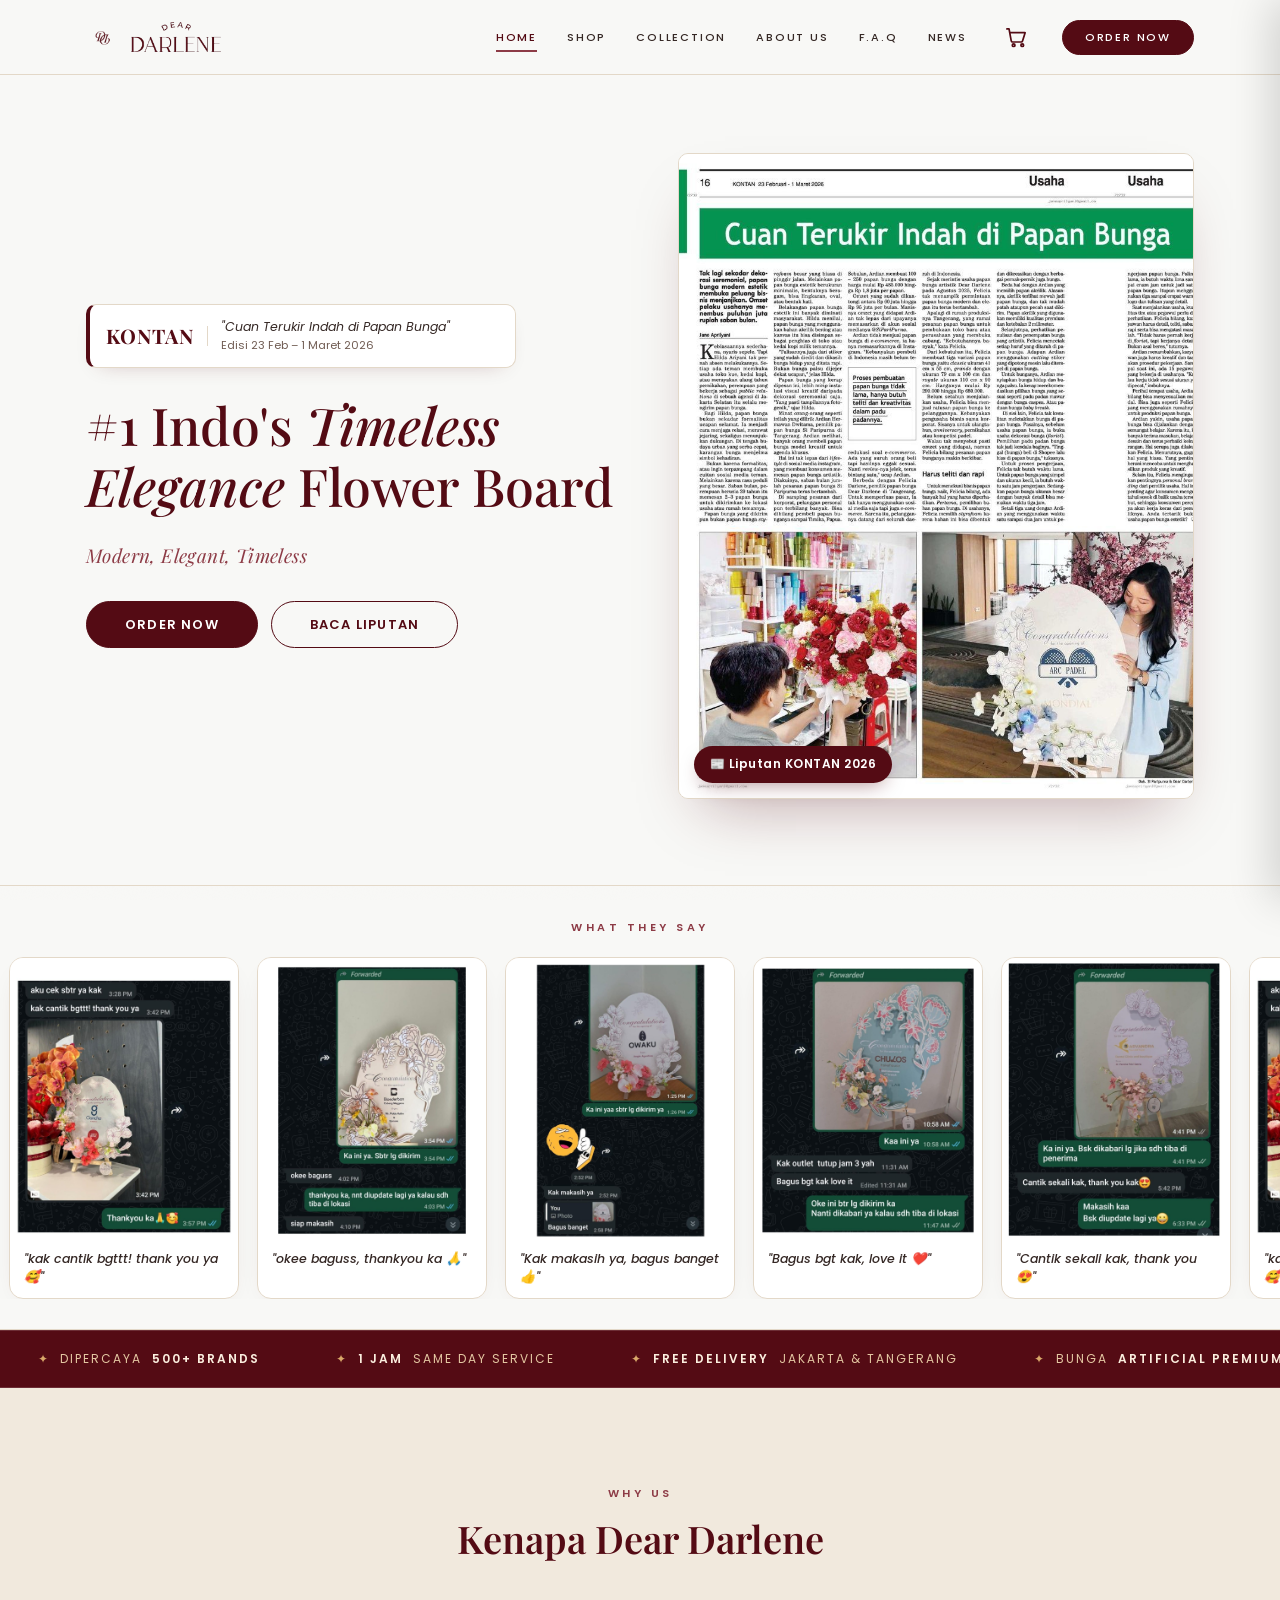
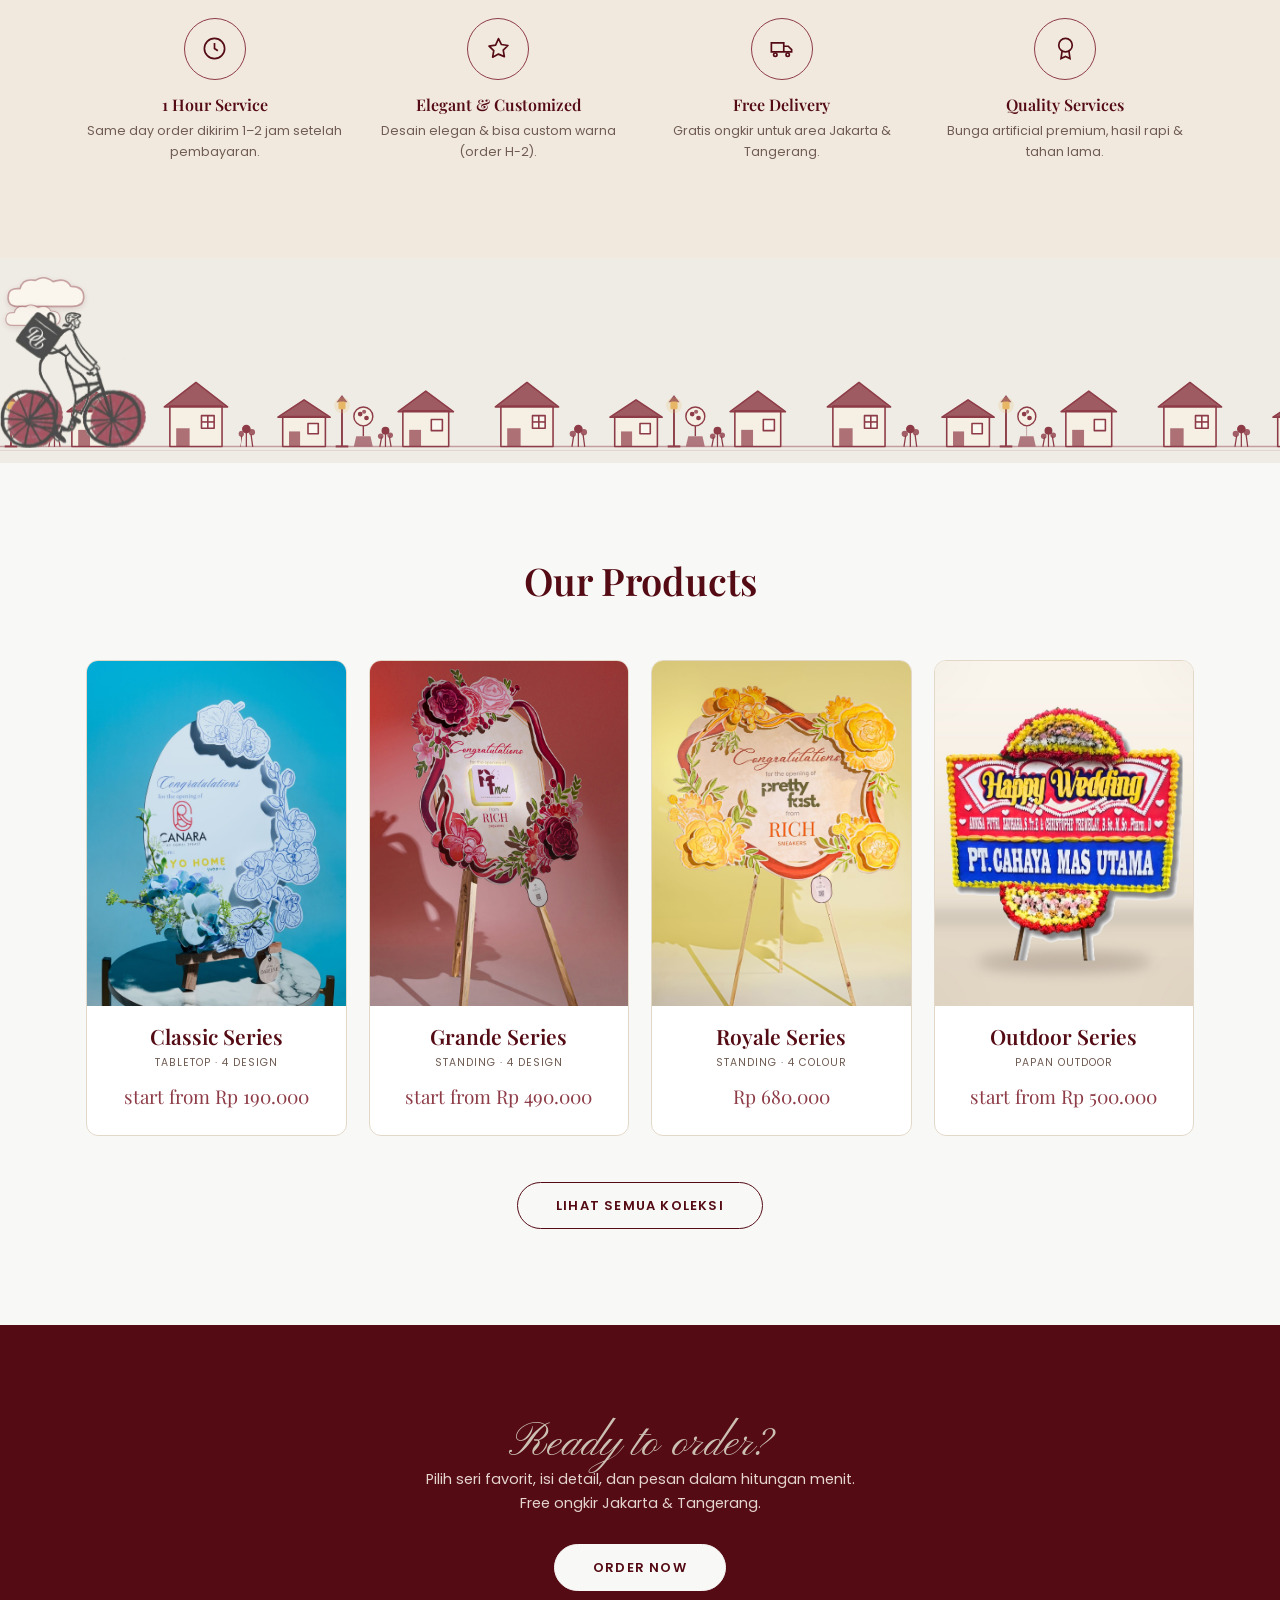
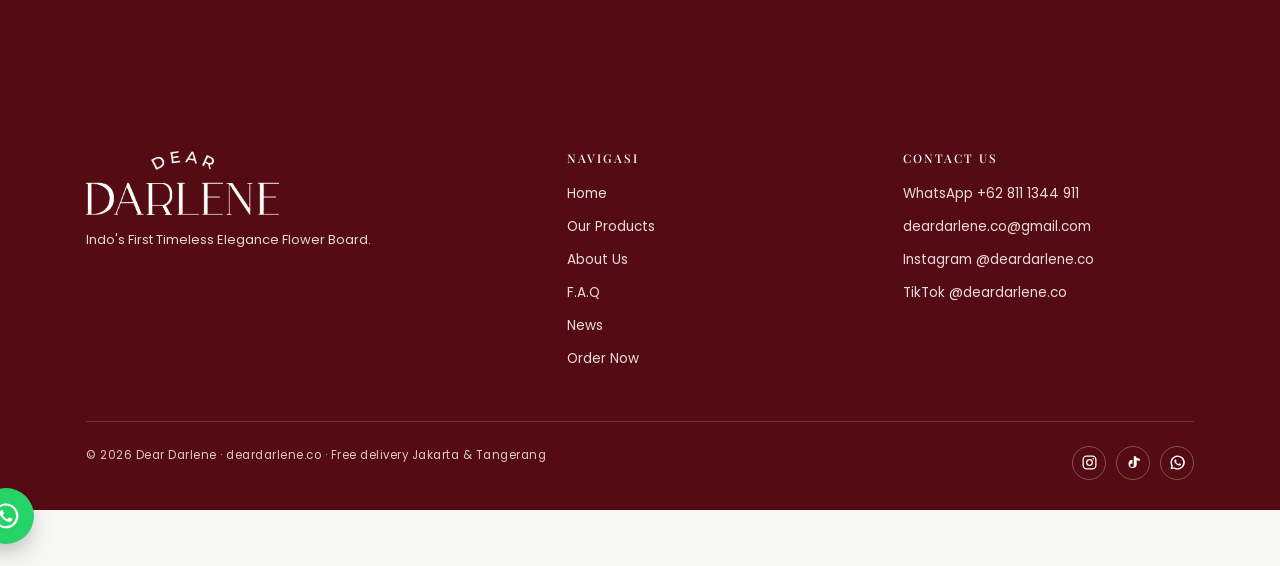
==== commit 87336550: "Add files via upload" ====
--- a/index.html
+++ b/index.html
@@ -27,7 +27,7 @@
 .hero-figure .badge .n{font-family:var(--pf);font-size:26px;color:var(--maroon);line-height:1}
 .hero-figure .badge .l{font-size:9px;letter-spacing:1.5px;text-transform:uppercase;color:var(--taupe);margin-top:2px}
 /* trust */
-.trust{background:var(--paper);border-top:1px solid var(--line);border-bottom:1px solid var(--line)}
+.trust{background:transparent;border-top:1px solid var(--line);border-bottom:1px solid var(--line)}
 .trust .wrap{display:flex;justify-content:center;gap:46px;flex-wrap:wrap;padding:20px 26px;font-size:11px;letter-spacing:2px;text-transform:uppercase;color:var(--taupe);text-align:center}
 .trust b{color:var(--maroon);font-weight:500}
 /* collection preview */
@@ -85,7 +85,7 @@
 .kontan-frame .main{border-radius:10px;width:100%;aspect-ratio:4/5;object-fit:cover;object-position:top;box-shadow:0 30px 60px -26px rgba(84,11,20,.35);border:1px solid var(--line)}
 .kontan-ribbon{position:absolute;bottom:16px;left:16px;background:var(--maroon);color:#fff;font-size:12px;font-weight:600;letter-spacing:.5px;padding:8px 16px;border-radius:50px;box-shadow:0 8px 20px -8px rgba(84,11,20,.5)}
 /* ===== STRIP REVIEW berjalan ===== */
-.review-strip{background:var(--paper);border-top:1px solid var(--line);border-bottom:1px solid var(--line);padding:26px 0 30px;overflow:hidden}
+.review-strip{background:transparent;border-top:1px solid var(--line);border-bottom:1px solid var(--line);padding:26px 0 30px;overflow:hidden}
 .rs-head{text-align:center;margin-bottom:18px}
 .rs-track-wrap{overflow:hidden;width:100%}
 .rs-track{display:flex;gap:18px;width:max-content;animation:rs-scroll 45s linear infinite;padding:0 9px}
@@ -119,7 +119,8 @@
 @media (prefers-reduced-motion: reduce){
   .petal{display:none!important}
 }
-.petal-sky{position:fixed;inset:0;z-index:1;pointer-events:none;overflow:hidden}
+body{background:var(--cream)}
+.petal-sky{position:fixed;inset:0;z-index:0;pointer-events:none;overflow:hidden}
 .petal{position:absolute;top:-6%;will-change:transform,opacity;opacity:0;filter:drop-shadow(0 3px 4px rgba(84,11,20,.18))}
 .petal svg{display:block;width:100%;height:100%}
 .petal.p-a svg path{fill:#d97a87}
@@ -133,6 +134,7 @@
   100%{opacity:0;transform:translate3d(var(--drift,60px),110vh,0) rotateZ(var(--spin,420deg)) rotateY(360deg)}}
 /* pastikan semua konten di atas kelopak */
 .nav,main,.footer,.fab{position:relative;z-index:2}
+main{background:transparent}
 
 </style>
 </head>
@@ -145,7 +147,7 @@
     <div class="nav-links">
       <a href="index.html" class="active">Home</a>
       <a href="produk.html">Shop</a>
-      <a href="koleksi.html">Our Products</a>
+      <a href="koleksi.html">Collection</a>
       <a href="about.html">About Us</a>
       <a href="faq.html">F.A.Q</a>
       <a href="news.html">News</a>
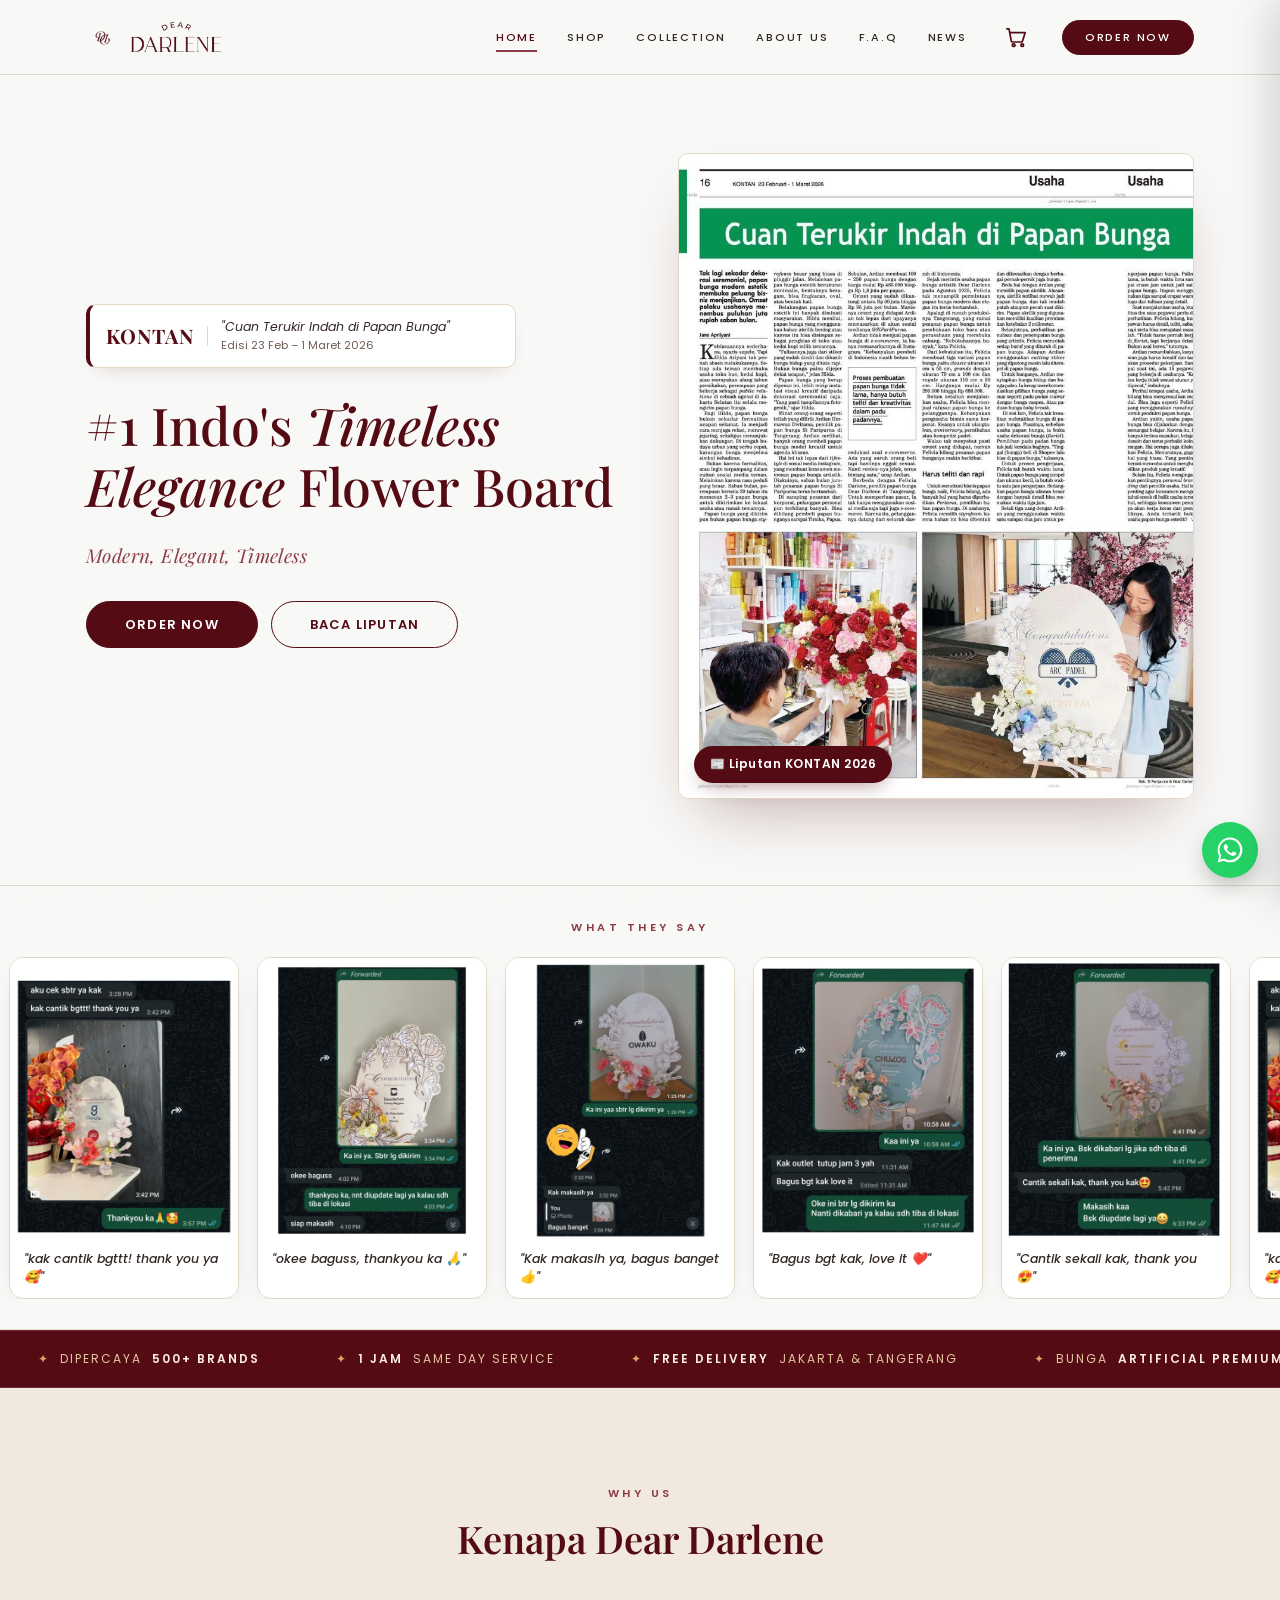
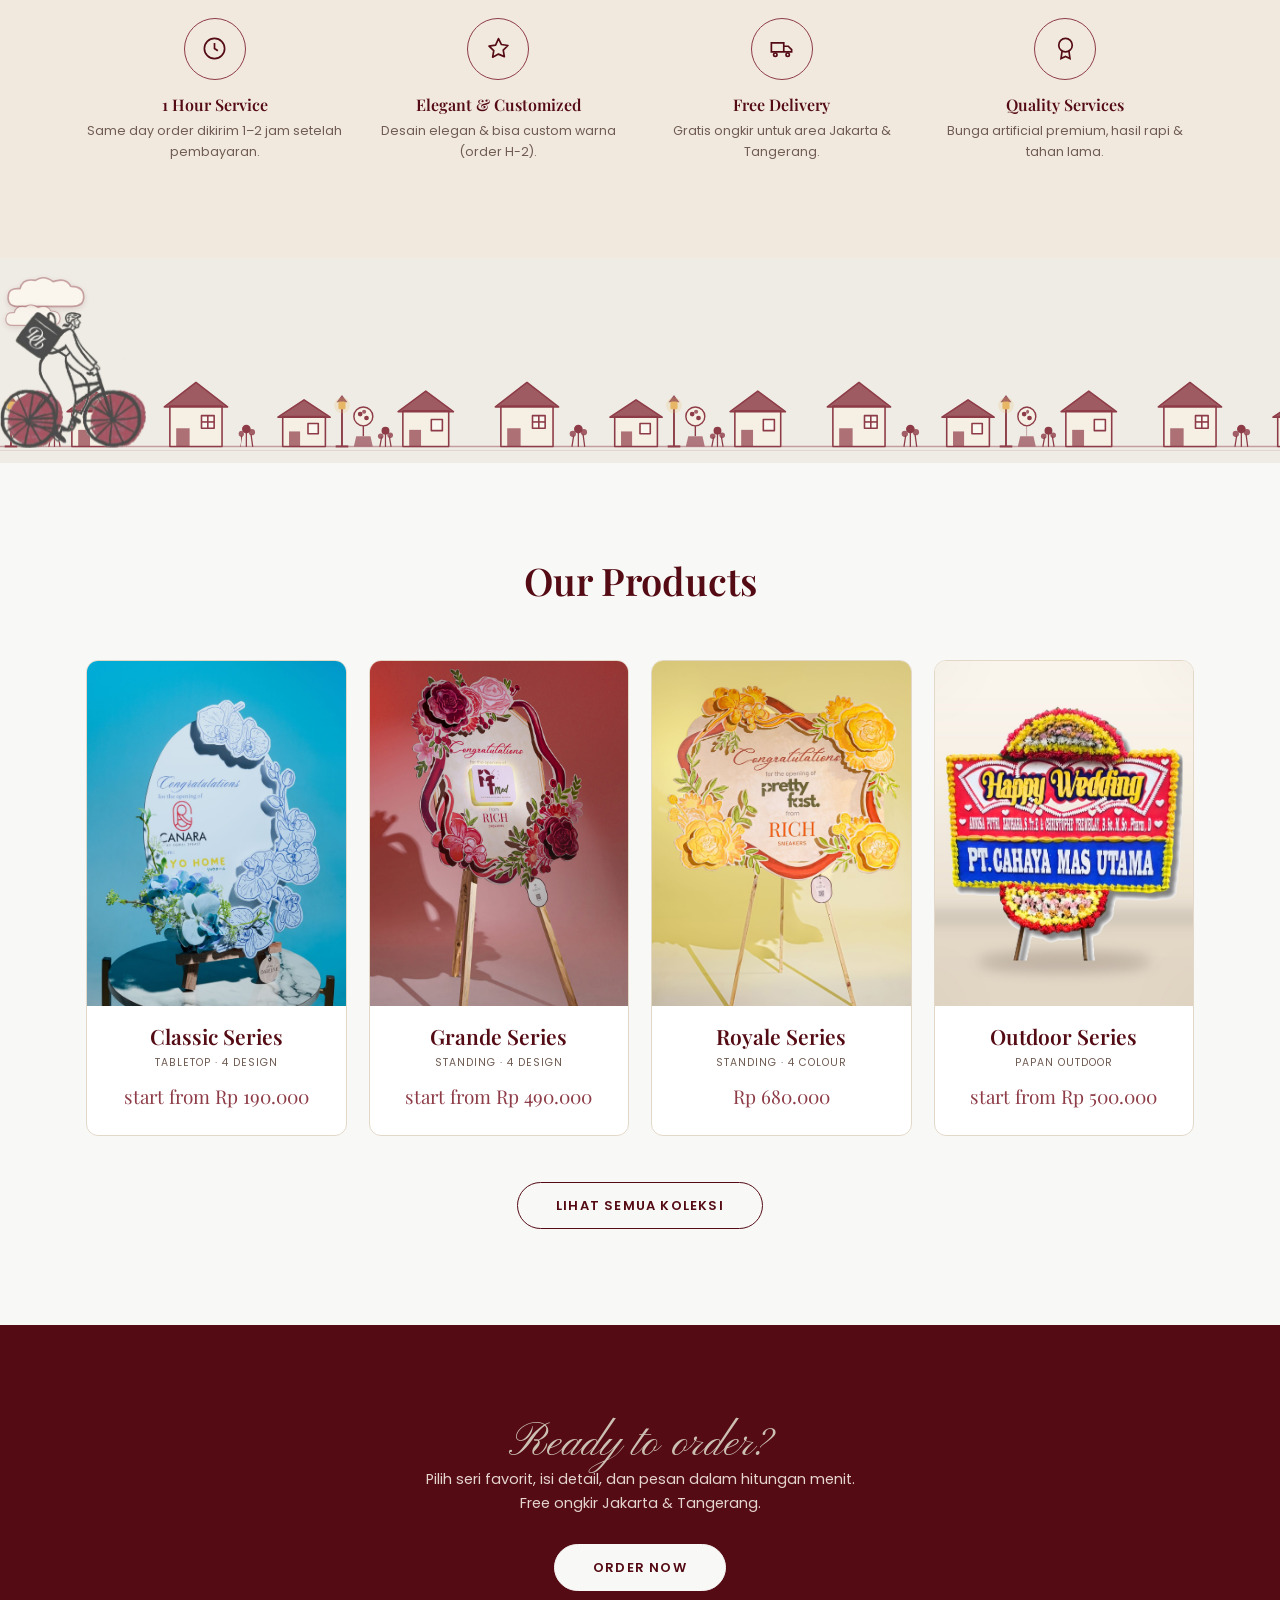
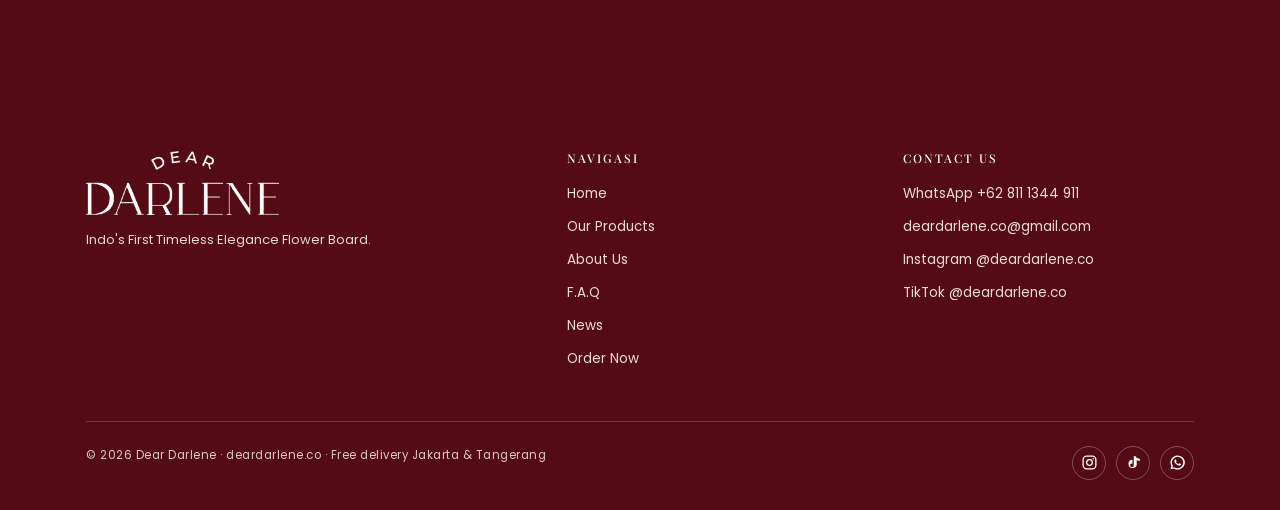
==== commit 9576c14a: "Fix: move floating WhatsApp button back to bottom-right (remove .fab from relative-position override" ====
--- a/index.html
+++ b/index.html
@@ -133,7 +133,7 @@
   92%{opacity:.7}
   100%{opacity:0;transform:translate3d(var(--drift,60px),110vh,0) rotateZ(var(--spin,420deg)) rotateY(360deg)}}
 /* pastikan semua konten di atas kelopak */
-.nav,main,.footer,.fab{position:relative;z-index:2}
+.nav,main,.footer{position:relative;z-index:2}
 main{background:transparent}
 
 </style>
